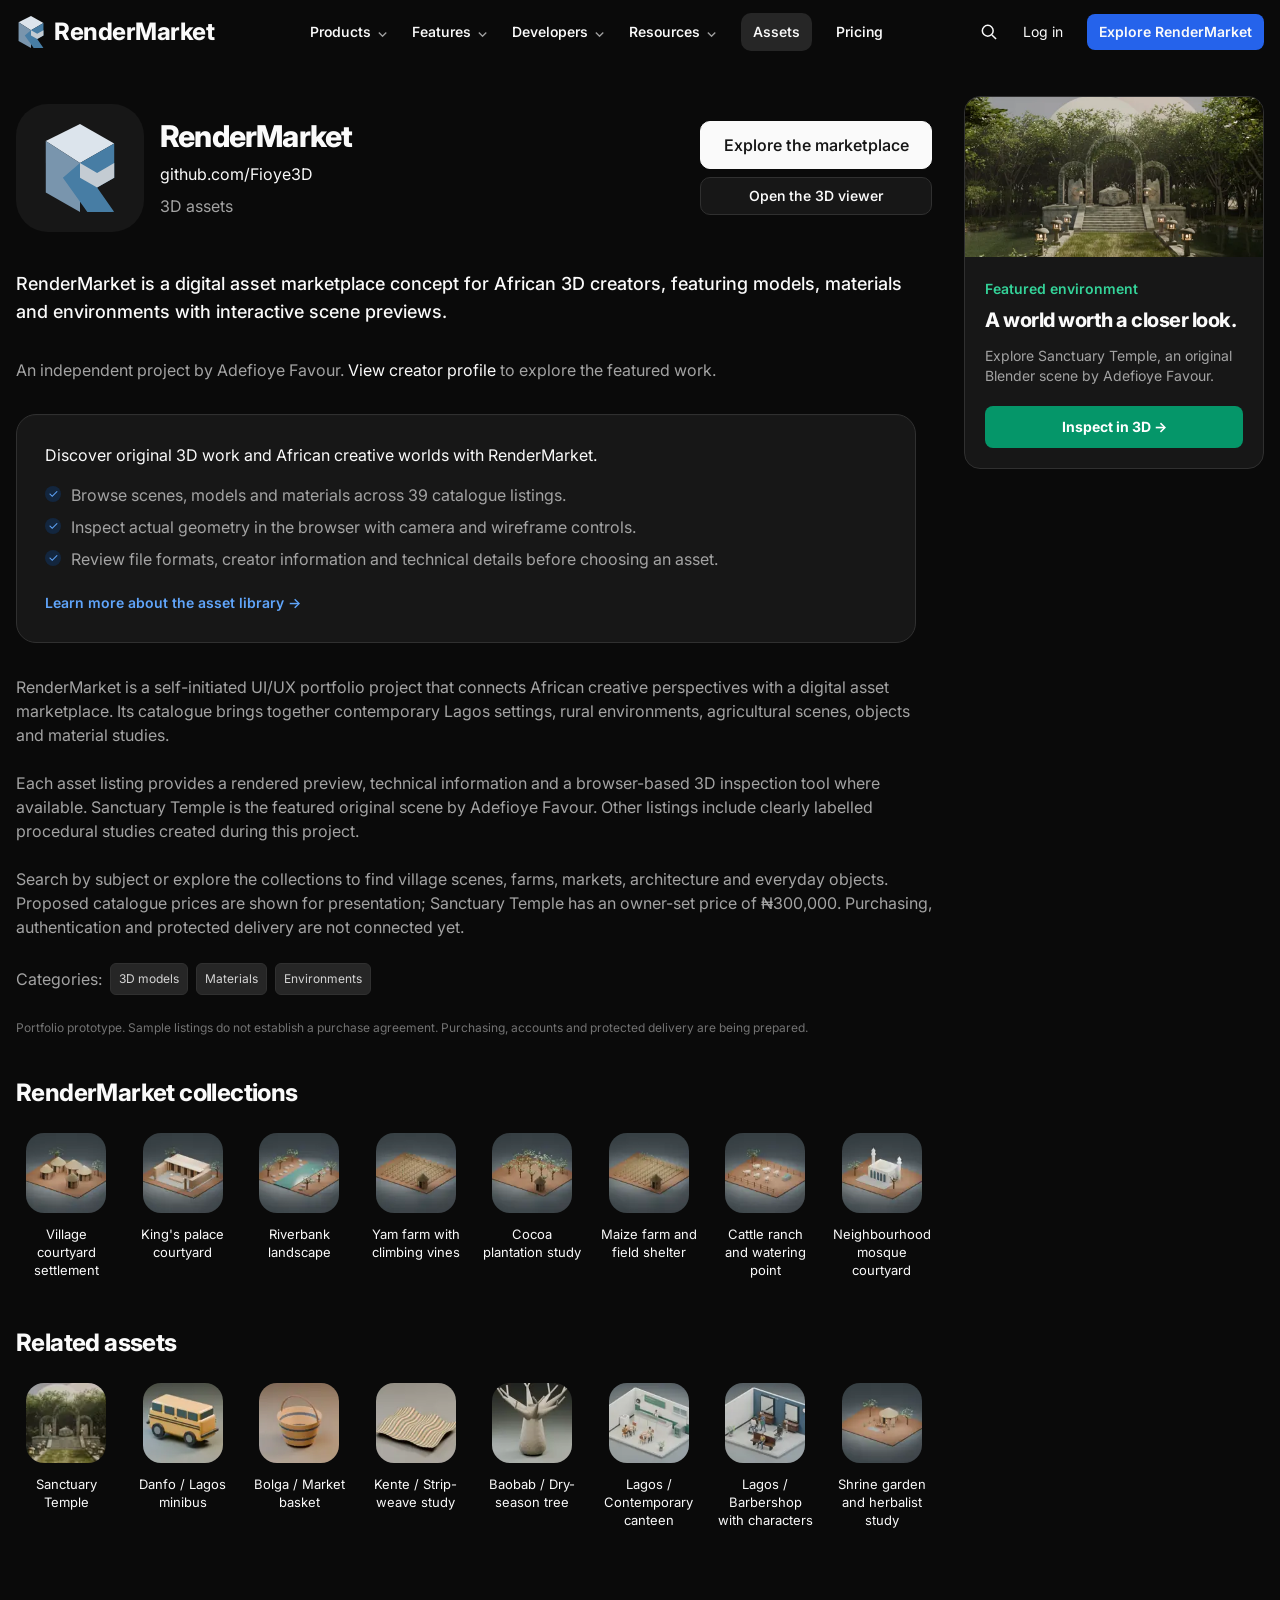
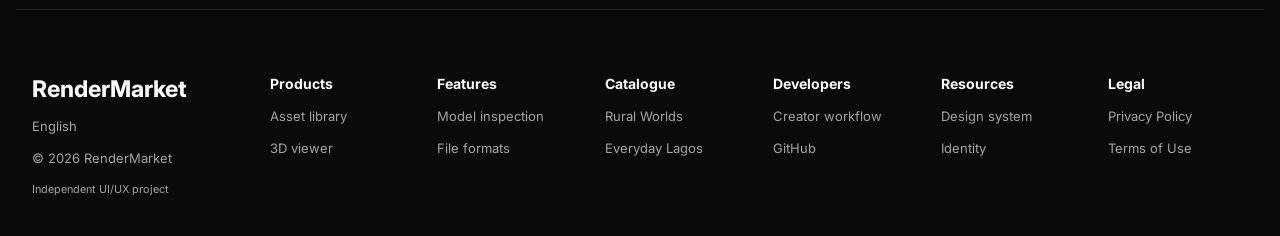
==== index.html @ dde8179c "Remove blocking image placeholders and optimize collection icons" ====
<!doctype html>
<html lang="en"><head><base href="./prototype/"><meta charset="UTF-8"><meta name="viewport" content="width=device-width,initial-scale=1"><title>RenderMarket  /  independent design prototype</title><link rel="icon" href="../assets/logo/logo-dark.svg"><link rel="stylesheet" href="style.css?v=20261121-media2"><link rel="stylesheet" href="marketplace.css?v=20261121-media2"><link rel="stylesheet" href="experience.css?v=20261121-media2"><link rel="stylesheet" href="listing-layout.css?v=20261121-media2"><link rel="stylesheet" href="site-theme.css?v=20261121-media2"></head>
<body><a class="skip" href="#artboard">Skip to prototype</a><header class="reviewbar"><a href="#home" class="reviewbrand">RM <span>Design prototype</span></a><nav aria-label="Review controls"><a href="#home">Buyer journey</a><a href="#register">Creator journey</a><a href="#foundations">Design system</a><a href="#brand">Identity</a><button id="size-toggle">Mobile view</button></nav><span class="status">Sample content · No transactions</span></header><main id="main"><div id="screen-title" class="sr-only" aria-live="polite"></div><div id="artboard" tabindex="-1"><section class="route-loading" role="status"><h1>Loading RenderMarket</h1><div class="route-skeleton"><span></span><span></span><span></span></div></section></div></main><div id="toast" role="status" aria-live="polite"></div><dialog id="menu-dialog"><h2>Where would you like to go?</h2><a href="#explore">Explore assets</a><a href="#creator">Meet a creator</a><a href="#saved">Saved assets</a><a href="#register">Creator studio</a><button id="close-menu">Close menu</button></dialog><script id="startup-guard">window.rmStartupReady=false;window.addEventListener('error',function(){if(window.rmStartupReady)return;var host=document.getElementById('artboard');if(host)host.innerHTML='<section class="route-loading" role="alert"><h1>The page could not start</h1><p>Please reload to retrieve the latest files.</p><button onclick="location.reload()">Reload page</button></section>';});</script><script src="catalogue.js?v=20261121-media2" defer></script><script src="marketplace.js?v=20261121-media2" defer></script><script src="app.js?v=20261121-media2" defer></script><nav class="policy-links" aria-label="Policies"><a href="terms.html">Terms of Use</a><a href="privacy.html">Privacy Policy</a><a href="asset.html?id=sanctuary">Inspect a real 3D scene</a></nav><script src="experience.js?v=20261121-media2" defer></script></body></html>
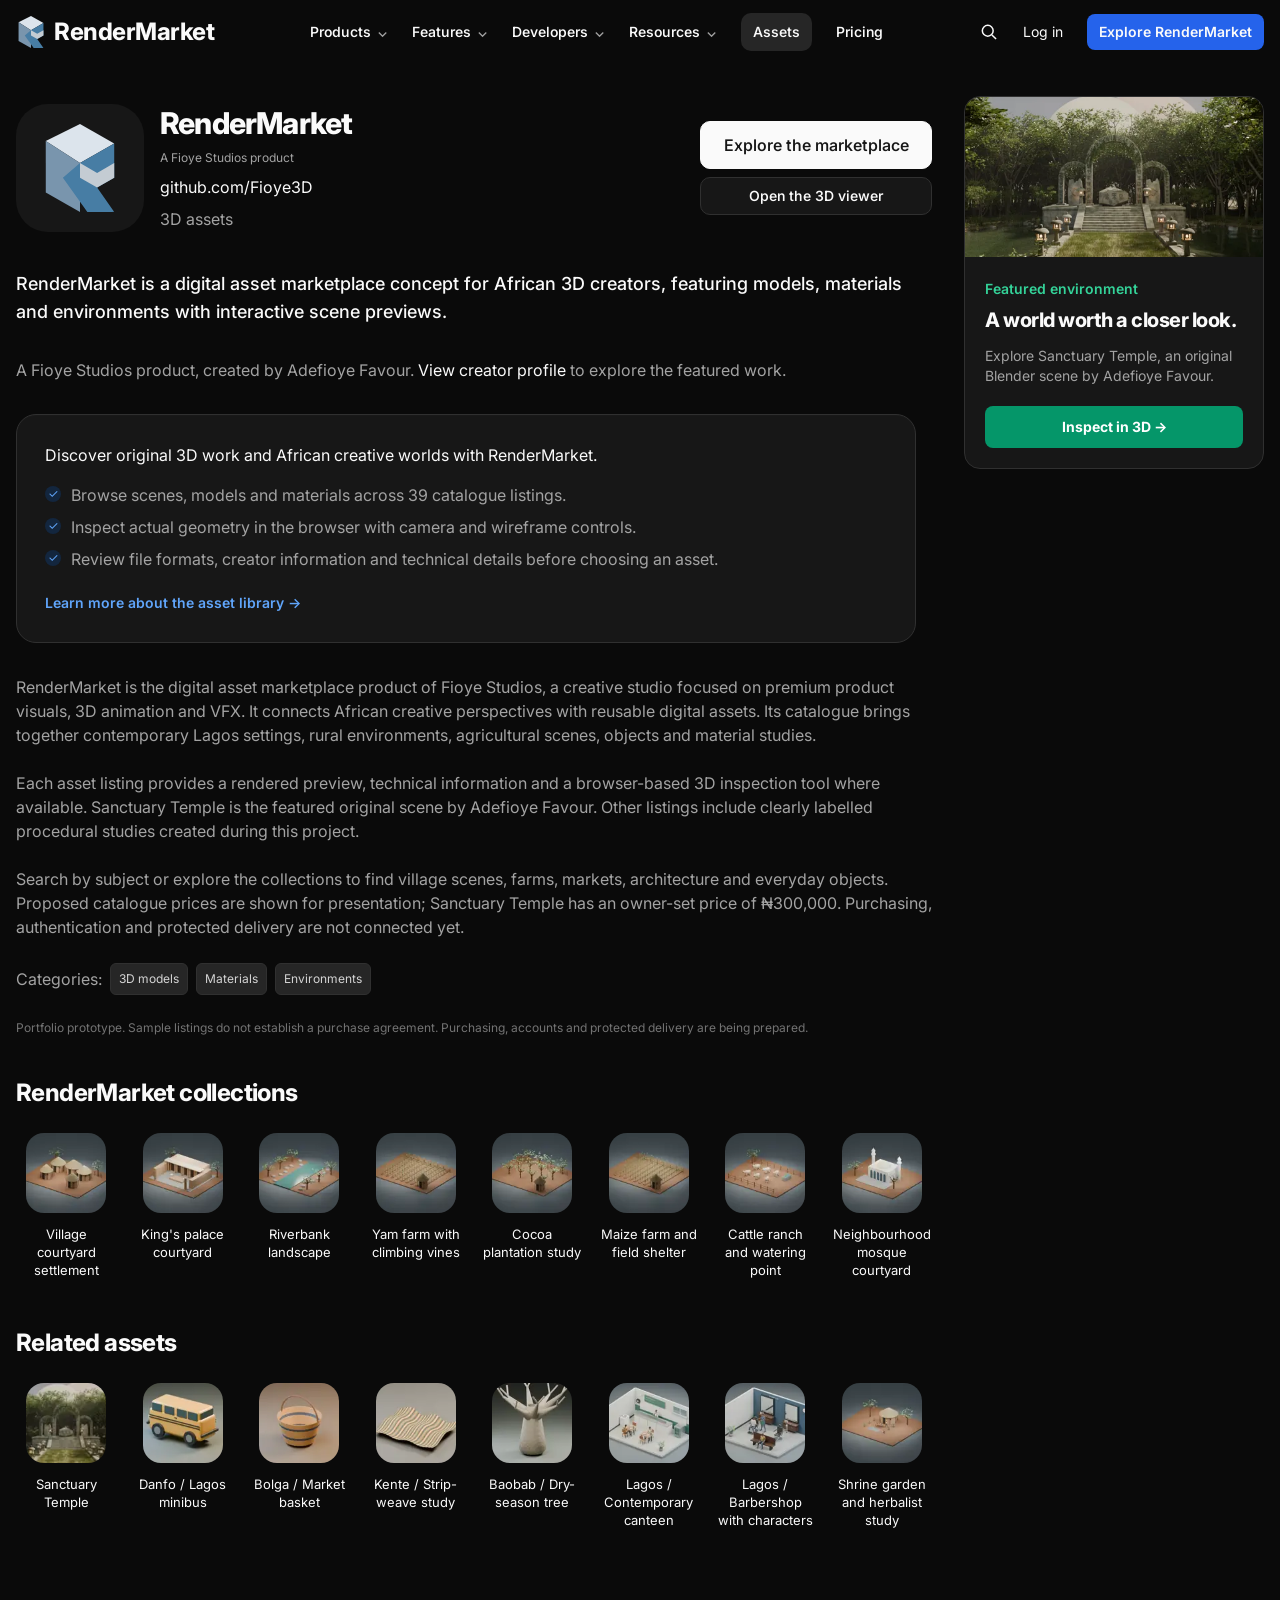
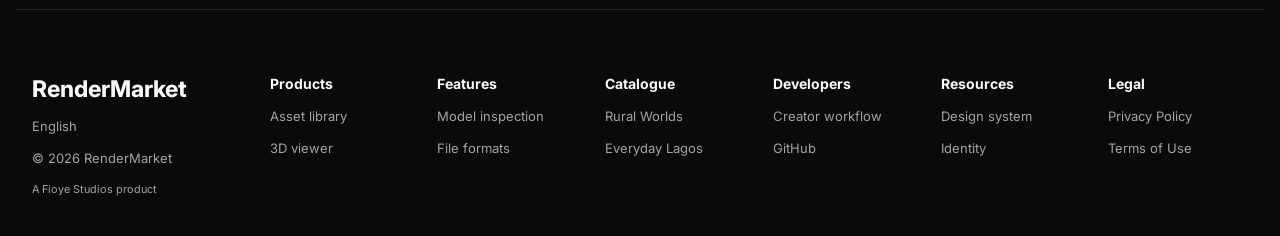
==== commit a7be0e24: "Position RenderMarket as a Fioye Studios product" ====
--- a/index.html
+++ b/index.html
@@ -1,3 +1,3 @@
 <!doctype html>
-<html lang="en"><head><base href="./prototype/"><meta charset="UTF-8"><meta name="viewport" content="width=device-width,initial-scale=1"><title>RenderMarket  /  independent design prototype</title><link rel="icon" href="../assets/logo/logo-dark.svg"><link rel="stylesheet" href="style.css?v=20261121-media2"><link rel="stylesheet" href="marketplace.css?v=20261121-media2"><link rel="stylesheet" href="experience.css?v=20261121-media2"><link rel="stylesheet" href="listing-layout.css?v=20261121-media2"><link rel="stylesheet" href="site-theme.css?v=20261121-media2"></head>
-<body><a class="skip" href="#artboard">Skip to prototype</a><header class="reviewbar"><a href="#home" class="reviewbrand">RM <span>Design prototype</span></a><nav aria-label="Review controls"><a href="#home">Buyer journey</a><a href="#register">Creator journey</a><a href="#foundations">Design system</a><a href="#brand">Identity</a><button id="size-toggle">Mobile view</button></nav><span class="status">Sample content · No transactions</span></header><main id="main"><div id="screen-title" class="sr-only" aria-live="polite"></div><div id="artboard" tabindex="-1"><section class="route-loading" role="status"><h1>Loading RenderMarket</h1><div class="route-skeleton"><span></span><span></span><span></span></div></section></div></main><div id="toast" role="status" aria-live="polite"></div><dialog id="menu-dialog"><h2>Where would you like to go?</h2><a href="#explore">Explore assets</a><a href="#creator">Meet a creator</a><a href="#saved">Saved assets</a><a href="#register">Creator studio</a><button id="close-menu">Close menu</button></dialog><script id="startup-guard">window.rmStartupReady=false;window.addEventListener('error',function(){if(window.rmStartupReady)return;var host=document.getElementById('artboard');if(host)host.innerHTML='<section class="route-loading" role="alert"><h1>The page could not start</h1><p>Please reload to retrieve the latest files.</p><button onclick="location.reload()">Reload page</button></section>';});</script><script src="catalogue.js?v=20261121-media2" defer></script><script src="marketplace.js?v=20261121-media2" defer></script><script src="app.js?v=20261121-media2" defer></script><nav class="policy-links" aria-label="Policies"><a href="terms.html">Terms of Use</a><a href="privacy.html">Privacy Policy</a><a href="asset.html?id=sanctuary">Inspect a real 3D scene</a></nav><script src="experience.js?v=20261121-media2" defer></script></body></html>
+<html lang="en"><head><base href="./prototype/"><meta charset="UTF-8"><meta name="viewport" content="width=device-width,initial-scale=1"><title>RenderMarket  /  independent design prototype</title><link rel="icon" href="../assets/logo/logo-dark.svg"><link rel="stylesheet" href="style.css?v=20261121-studio1"><link rel="stylesheet" href="marketplace.css?v=20261121-studio1"><link rel="stylesheet" href="experience.css?v=20261121-studio1"><link rel="stylesheet" href="listing-layout.css?v=20261121-studio1"><link rel="stylesheet" href="site-theme.css?v=20261121-studio1"></head>
+<body><a class="skip" href="#artboard">Skip to prototype</a><header class="reviewbar"><a href="#home" class="reviewbrand">RM <span>Design prototype</span></a><nav aria-label="Review controls"><a href="#home">Buyer journey</a><a href="#register">Creator journey</a><a href="#foundations">Design system</a><a href="#brand">Identity</a><button id="size-toggle">Mobile view</button></nav><span class="status">Sample content · No transactions</span></header><main id="main"><div id="screen-title" class="sr-only" aria-live="polite"></div><div id="artboard" tabindex="-1"><section class="route-loading" role="status"><h1>Loading RenderMarket</h1><div class="route-skeleton"><span></span><span></span><span></span></div></section></div></main><div id="toast" role="status" aria-live="polite"></div><dialog id="menu-dialog"><h2>Where would you like to go?</h2><a href="#explore">Explore assets</a><a href="#creator">Meet a creator</a><a href="#saved">Saved assets</a><a href="#register">Creator studio</a><button id="close-menu">Close menu</button></dialog><script id="startup-guard">window.rmStartupReady=false;window.addEventListener('error',function(){if(window.rmStartupReady)return;var host=document.getElementById('artboard');if(host)host.innerHTML='<section class="route-loading" role="alert"><h1>The page could not start</h1><p>Please reload to retrieve the latest files.</p><button onclick="location.reload()">Reload page</button></section>';});</script><script src="catalogue.js?v=20261121-studio1" defer></script><script src="marketplace.js?v=20261121-studio1" defer></script><script src="app.js?v=20261121-studio1" defer></script><nav class="policy-links" aria-label="Policies"><a href="terms.html">Terms of Use</a><a href="privacy.html">Privacy Policy</a><a href="asset.html?id=sanctuary">Inspect a real 3D scene</a></nav><script src="experience.js?v=20261121-studio1" defer></script></body></html>
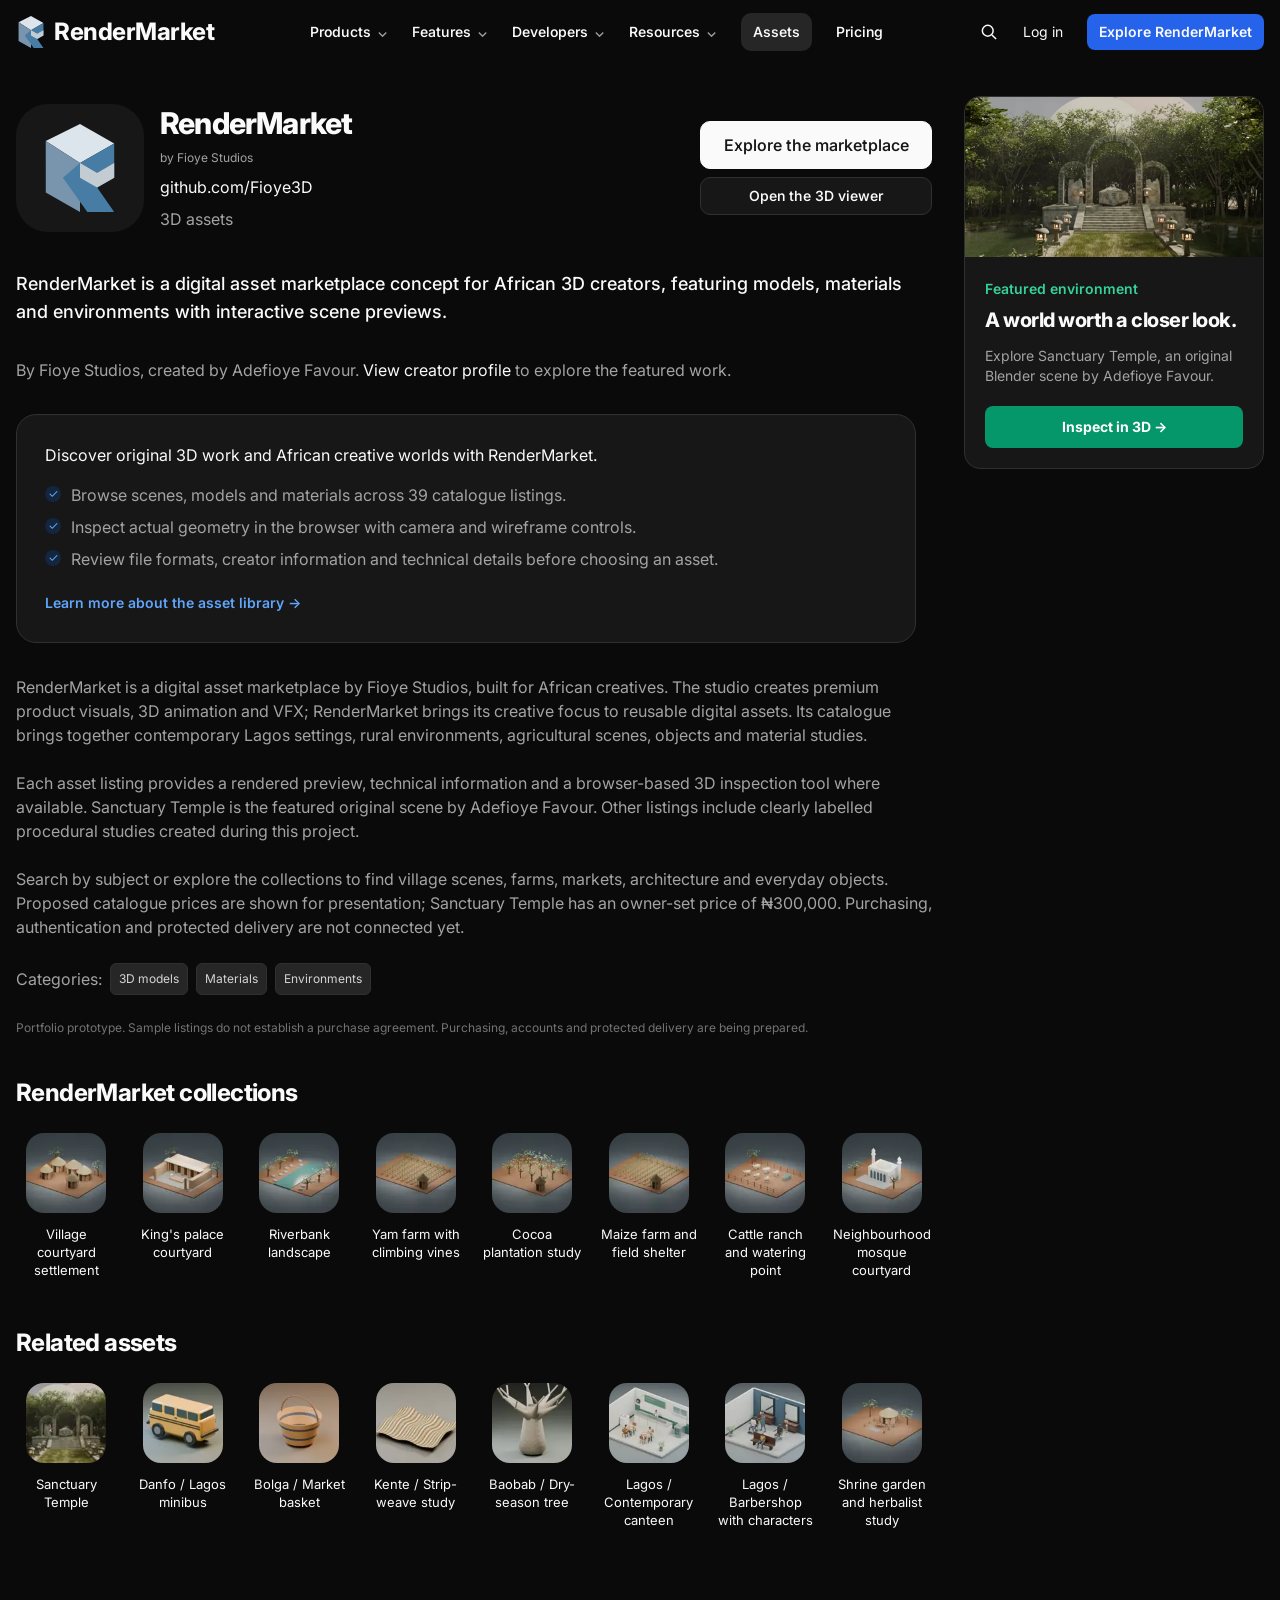
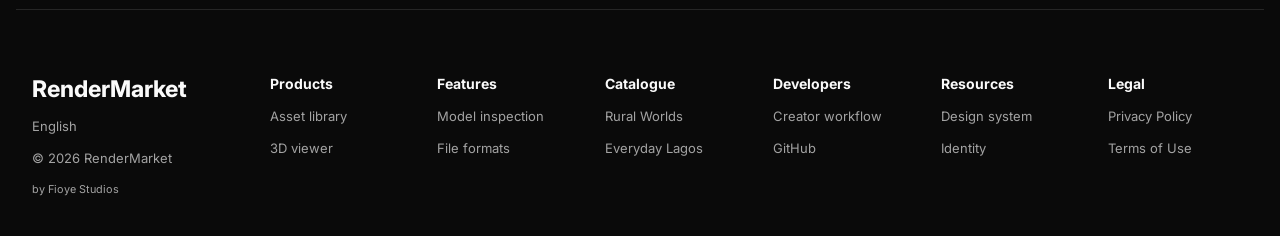
==== commit 30e63328: "Refine studio endorsement to by Fioye Studios" ====
--- a/index.html
+++ b/index.html
@@ -1,3 +1,3 @@
 <!doctype html>
-<html lang="en"><head><base href="./prototype/"><meta charset="UTF-8"><meta name="viewport" content="width=device-width,initial-scale=1"><title>RenderMarket  /  independent design prototype</title><link rel="icon" href="../assets/logo/logo-dark.svg"><link rel="stylesheet" href="style.css?v=20261121-studio1"><link rel="stylesheet" href="marketplace.css?v=20261121-studio1"><link rel="stylesheet" href="experience.css?v=20261121-studio1"><link rel="stylesheet" href="listing-layout.css?v=20261121-studio1"><link rel="stylesheet" href="site-theme.css?v=20261121-studio1"></head>
-<body><a class="skip" href="#artboard">Skip to prototype</a><header class="reviewbar"><a href="#home" class="reviewbrand">RM <span>Design prototype</span></a><nav aria-label="Review controls"><a href="#home">Buyer journey</a><a href="#register">Creator journey</a><a href="#foundations">Design system</a><a href="#brand">Identity</a><button id="size-toggle">Mobile view</button></nav><span class="status">Sample content · No transactions</span></header><main id="main"><div id="screen-title" class="sr-only" aria-live="polite"></div><div id="artboard" tabindex="-1"><section class="route-loading" role="status"><h1>Loading RenderMarket</h1><div class="route-skeleton"><span></span><span></span><span></span></div></section></div></main><div id="toast" role="status" aria-live="polite"></div><dialog id="menu-dialog"><h2>Where would you like to go?</h2><a href="#explore">Explore assets</a><a href="#creator">Meet a creator</a><a href="#saved">Saved assets</a><a href="#register">Creator studio</a><button id="close-menu">Close menu</button></dialog><script id="startup-guard">window.rmStartupReady=false;window.addEventListener('error',function(){if(window.rmStartupReady)return;var host=document.getElementById('artboard');if(host)host.innerHTML='<section class="route-loading" role="alert"><h1>The page could not start</h1><p>Please reload to retrieve the latest files.</p><button onclick="location.reload()">Reload page</button></section>';});</script><script src="catalogue.js?v=20261121-studio1" defer></script><script src="marketplace.js?v=20261121-studio1" defer></script><script src="app.js?v=20261121-studio1" defer></script><nav class="policy-links" aria-label="Policies"><a href="terms.html">Terms of Use</a><a href="privacy.html">Privacy Policy</a><a href="asset.html?id=sanctuary">Inspect a real 3D scene</a></nav><script src="experience.js?v=20261121-studio1" defer></script></body></html>
+<html lang="en"><head><base href="./prototype/"><meta charset="UTF-8"><meta name="viewport" content="width=device-width,initial-scale=1"><title>RenderMarket  /  independent design prototype</title><link rel="icon" href="../assets/logo/logo-dark.svg"><link rel="stylesheet" href="style.css?v=20261121-studio2"><link rel="stylesheet" href="marketplace.css?v=20261121-studio2"><link rel="stylesheet" href="experience.css?v=20261121-studio2"><link rel="stylesheet" href="listing-layout.css?v=20261121-studio2"><link rel="stylesheet" href="site-theme.css?v=20261121-studio2"></head>
+<body><a class="skip" href="#artboard">Skip to prototype</a><header class="reviewbar"><a href="#home" class="reviewbrand">RM <span>Design prototype</span></a><nav aria-label="Review controls"><a href="#home">Buyer journey</a><a href="#register">Creator journey</a><a href="#foundations">Design system</a><a href="#brand">Identity</a><button id="size-toggle">Mobile view</button></nav><span class="status">Sample content · No transactions</span></header><main id="main"><div id="screen-title" class="sr-only" aria-live="polite"></div><div id="artboard" tabindex="-1"><section class="route-loading" role="status"><h1>Loading RenderMarket</h1><div class="route-skeleton"><span></span><span></span><span></span></div></section></div></main><div id="toast" role="status" aria-live="polite"></div><dialog id="menu-dialog"><h2>Where would you like to go?</h2><a href="#explore">Explore assets</a><a href="#creator">Meet a creator</a><a href="#saved">Saved assets</a><a href="#register">Creator studio</a><button id="close-menu">Close menu</button></dialog><script id="startup-guard">window.rmStartupReady=false;window.addEventListener('error',function(){if(window.rmStartupReady)return;var host=document.getElementById('artboard');if(host)host.innerHTML='<section class="route-loading" role="alert"><h1>The page could not start</h1><p>Please reload to retrieve the latest files.</p><button onclick="location.reload()">Reload page</button></section>';});</script><script src="catalogue.js?v=20261121-studio2" defer></script><script src="marketplace.js?v=20261121-studio2" defer></script><script src="app.js?v=20261121-studio2" defer></script><nav class="policy-links" aria-label="Policies"><a href="terms.html">Terms of Use</a><a href="privacy.html">Privacy Policy</a><a href="asset.html?id=sanctuary">Inspect a real 3D scene</a></nav><script src="experience.js?v=20261121-studio2" defer></script></body></html>
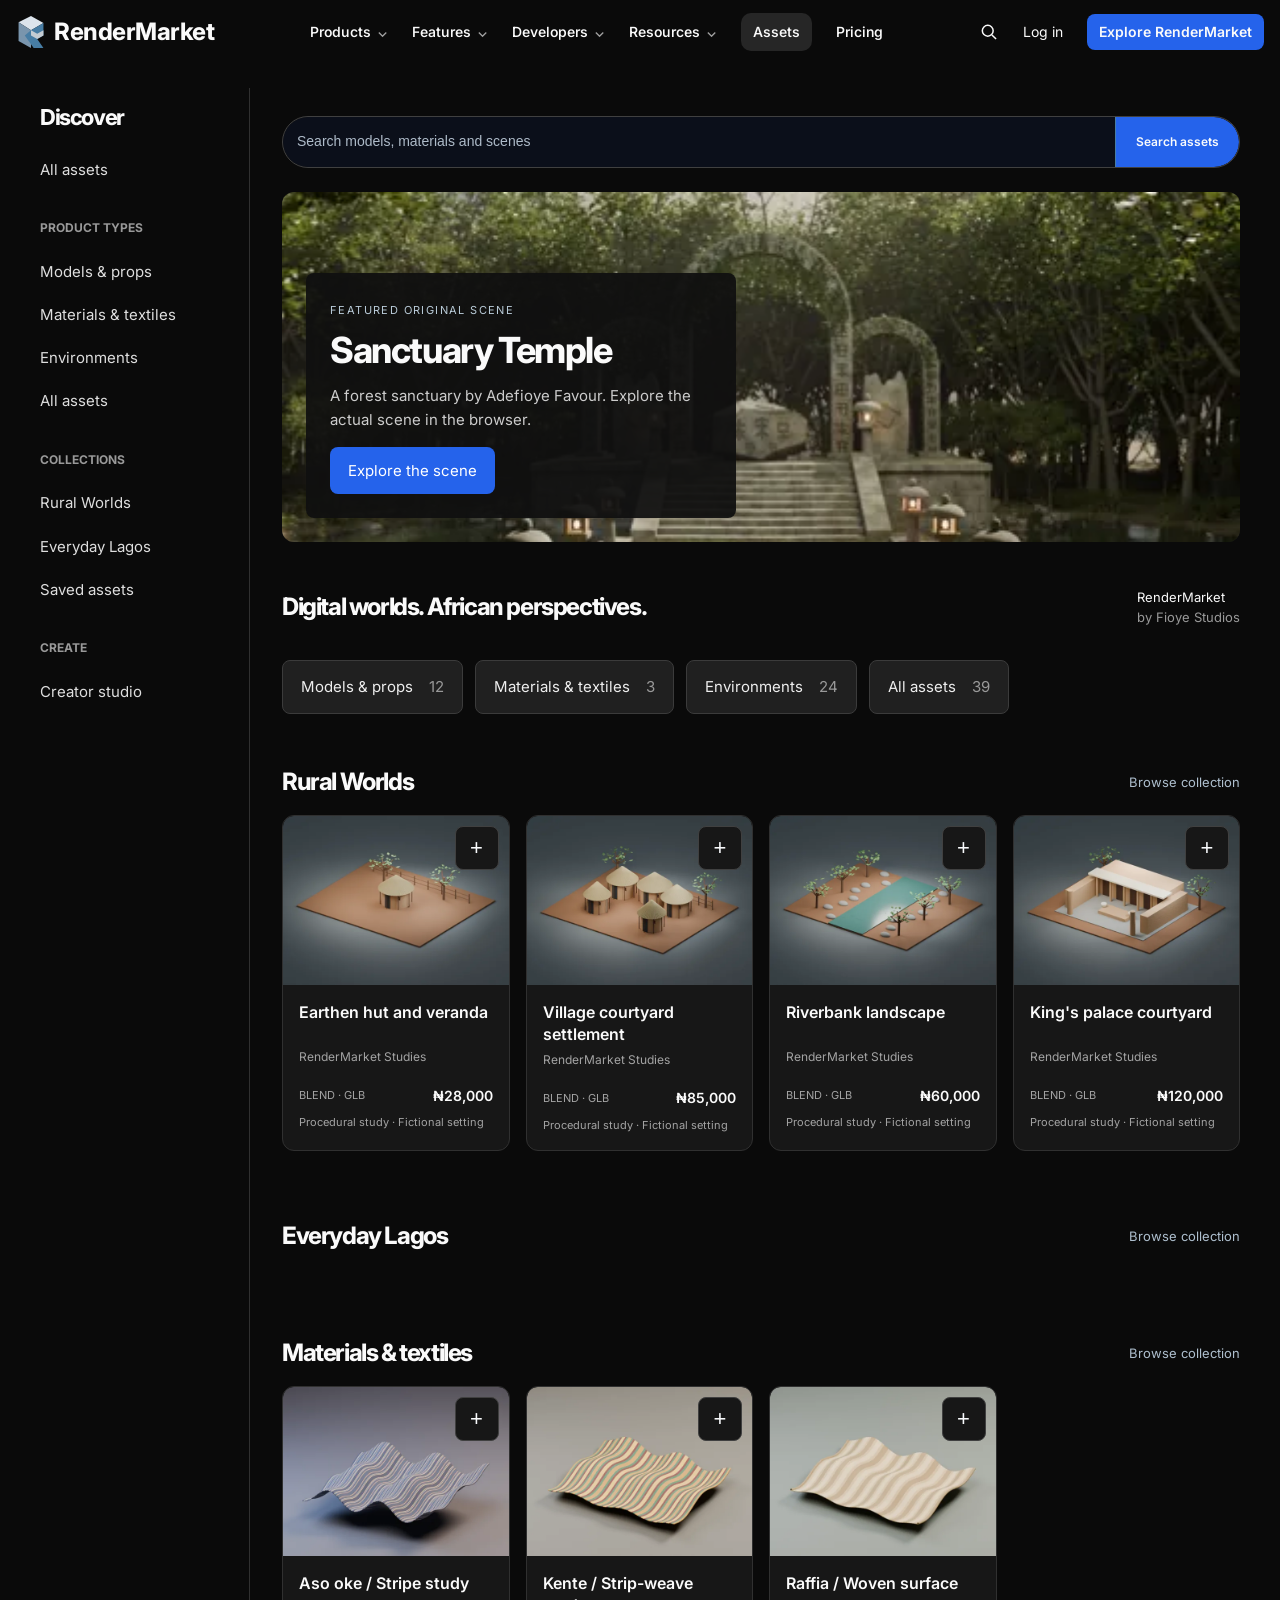
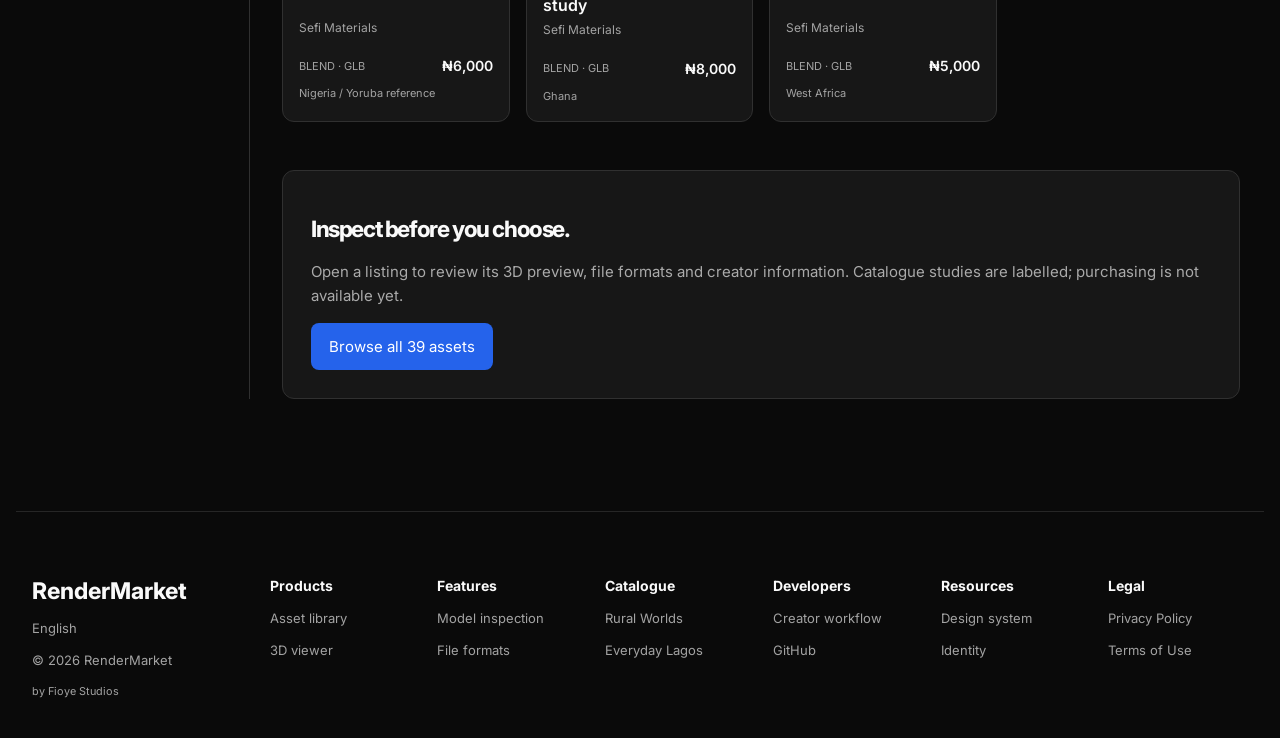
==== commit 466cc208: "Add discovery navigation and browsable asset collection shelves" ====
--- a/index.html
+++ b/index.html
@@ -1,3 +1,3 @@
 <!doctype html>
-<html lang="en"><head><base href="./prototype/"><meta charset="UTF-8"><meta name="viewport" content="width=device-width,initial-scale=1"><title>RenderMarket  /  independent design prototype</title><link rel="icon" href="../assets/logo/logo-dark.svg"><link rel="stylesheet" href="style.css?v=20261121-studio2"><link rel="stylesheet" href="marketplace.css?v=20261121-studio2"><link rel="stylesheet" href="experience.css?v=20261121-studio2"><link rel="stylesheet" href="listing-layout.css?v=20261121-studio2"><link rel="stylesheet" href="site-theme.css?v=20261121-studio2"></head>
-<body><a class="skip" href="#artboard">Skip to prototype</a><header class="reviewbar"><a href="#home" class="reviewbrand">RM <span>Design prototype</span></a><nav aria-label="Review controls"><a href="#home">Buyer journey</a><a href="#register">Creator journey</a><a href="#foundations">Design system</a><a href="#brand">Identity</a><button id="size-toggle">Mobile view</button></nav><span class="status">Sample content · No transactions</span></header><main id="main"><div id="screen-title" class="sr-only" aria-live="polite"></div><div id="artboard" tabindex="-1"><section class="route-loading" role="status"><h1>Loading RenderMarket</h1><div class="route-skeleton"><span></span><span></span><span></span></div></section></div></main><div id="toast" role="status" aria-live="polite"></div><dialog id="menu-dialog"><h2>Where would you like to go?</h2><a href="#explore">Explore assets</a><a href="#creator">Meet a creator</a><a href="#saved">Saved assets</a><a href="#register">Creator studio</a><button id="close-menu">Close menu</button></dialog><script id="startup-guard">window.rmStartupReady=false;window.addEventListener('error',function(){if(window.rmStartupReady)return;var host=document.getElementById('artboard');if(host)host.innerHTML='<section class="route-loading" role="alert"><h1>The page could not start</h1><p>Please reload to retrieve the latest files.</p><button onclick="location.reload()">Reload page</button></section>';});</script><script src="catalogue.js?v=20261121-studio2" defer></script><script src="marketplace.js?v=20261121-studio2" defer></script><script src="app.js?v=20261121-studio2" defer></script><nav class="policy-links" aria-label="Policies"><a href="terms.html">Terms of Use</a><a href="privacy.html">Privacy Policy</a><a href="asset.html?id=sanctuary">Inspect a real 3D scene</a></nav><script src="experience.js?v=20261121-studio2" defer></script></body></html>
+<html lang="en"><head><base href="./prototype/"><meta charset="UTF-8"><meta name="viewport" content="width=device-width,initial-scale=1"><title>RenderMarket  /  independent design prototype</title><link rel="icon" href="../assets/logo/logo-dark.svg"><link rel="stylesheet" href="style.css?v=20261121-discover1"><link rel="stylesheet" href="marketplace.css?v=20261121-discover1"><link rel="stylesheet" href="experience.css?v=20261121-discover1"><link rel="stylesheet" href="listing-layout.css?v=20261121-discover1"><link rel="stylesheet" href="site-theme.css?v=20261121-discover1"></head>
+<body><a class="skip" href="#artboard">Skip to prototype</a><header class="reviewbar"><a href="#home" class="reviewbrand">RM <span>Design prototype</span></a><nav aria-label="Review controls"><a href="#home">Buyer journey</a><a href="#register">Creator journey</a><a href="#foundations">Design system</a><a href="#brand">Identity</a><button id="size-toggle">Mobile view</button></nav><span class="status">Sample content · No transactions</span></header><main id="main"><div id="screen-title" class="sr-only" aria-live="polite"></div><div id="artboard" tabindex="-1"><section class="route-loading" role="status"><h1>Loading RenderMarket</h1><div class="route-skeleton"><span></span><span></span><span></span></div></section></div></main><div id="toast" role="status" aria-live="polite"></div><dialog id="menu-dialog"><h2>Where would you like to go?</h2><a href="#explore">Explore assets</a><a href="#creator">Meet a creator</a><a href="#saved">Saved assets</a><a href="#register">Creator studio</a><button id="close-menu">Close menu</button></dialog><script id="startup-guard">window.rmStartupReady=false;window.addEventListener('error',function(){if(window.rmStartupReady)return;var host=document.getElementById('artboard');if(host)host.innerHTML='<section class="route-loading" role="alert"><h1>The page could not start</h1><p>Please reload to retrieve the latest files.</p><button onclick="location.reload()">Reload page</button></section>';});</script><script src="catalogue.js?v=20261121-discover1" defer></script><script src="marketplace.js?v=20261121-discover1" defer></script><script src="app.js?v=20261121-discover1" defer></script><nav class="policy-links" aria-label="Policies"><a href="terms.html">Terms of Use</a><a href="privacy.html">Privacy Policy</a><a href="asset.html?id=sanctuary">Inspect a real 3D scene</a></nav><script src="experience.js?v=20261121-discover1" defer></script></body></html>
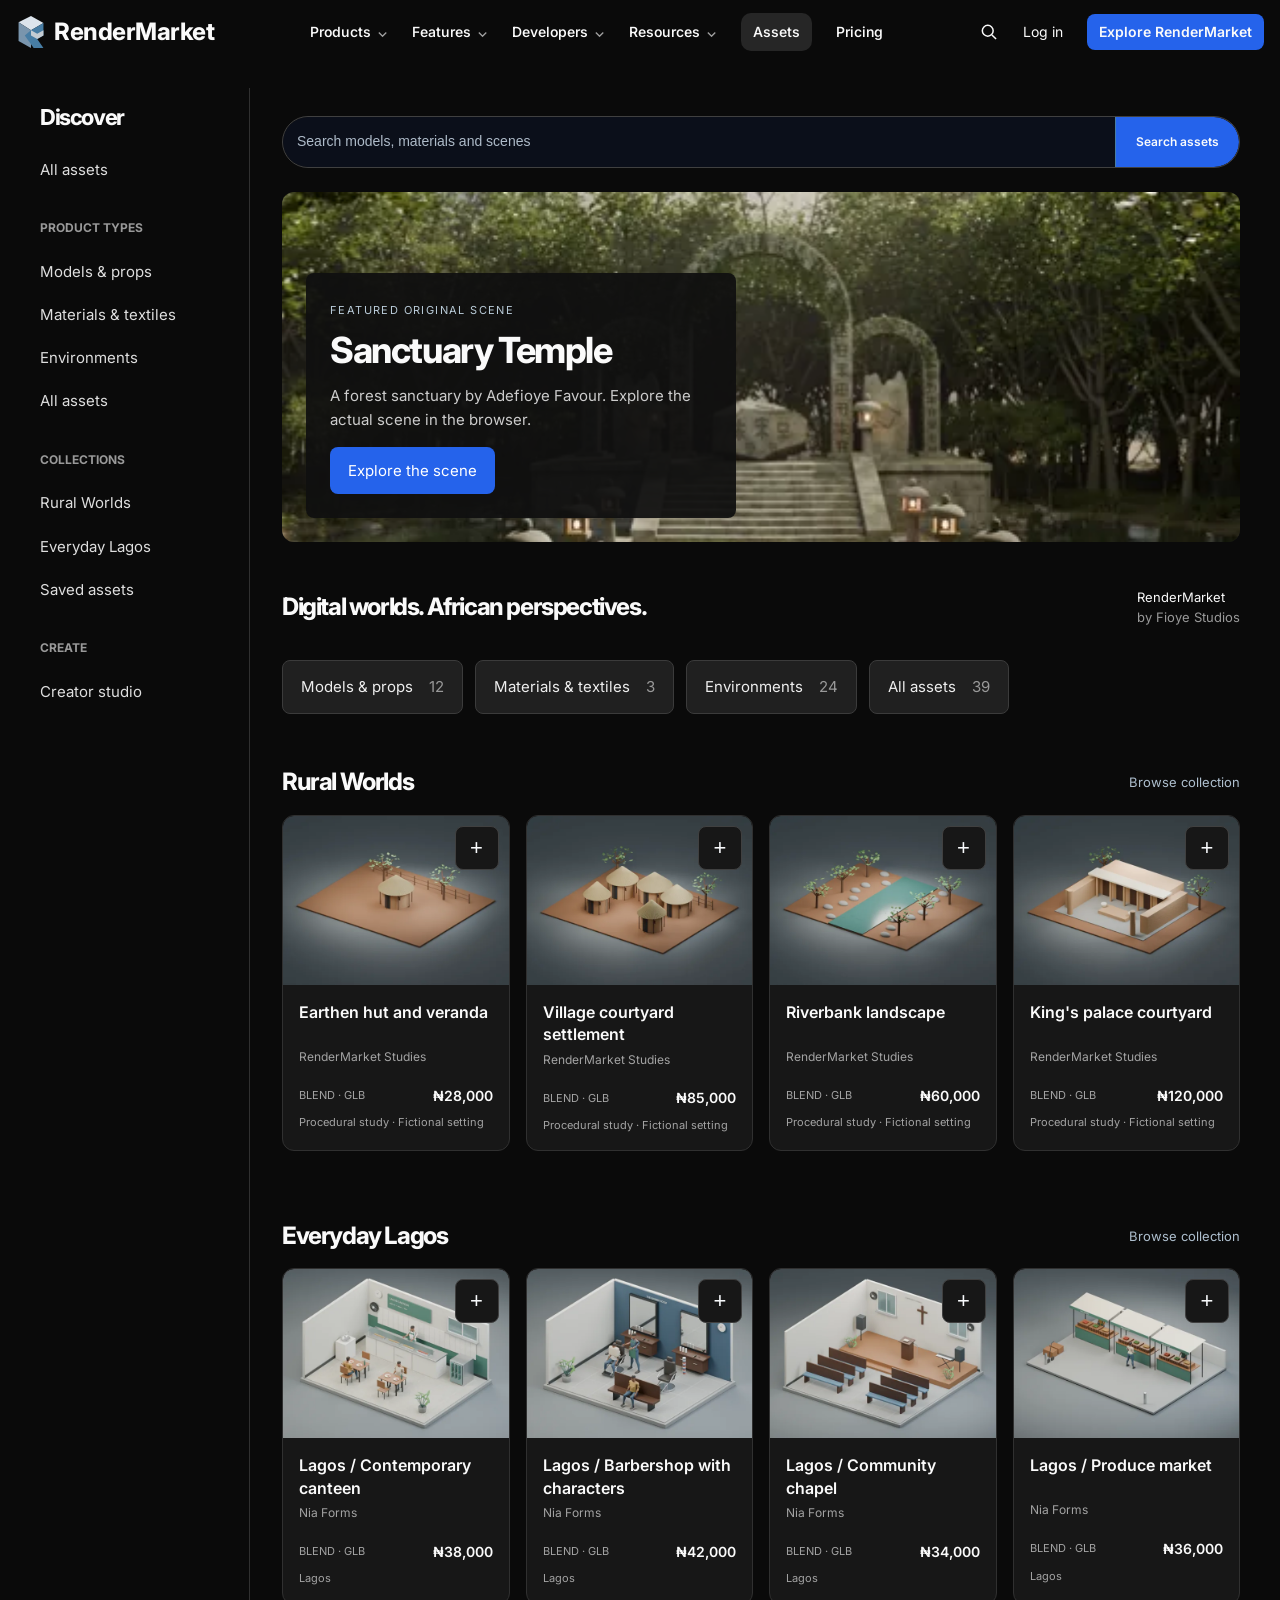
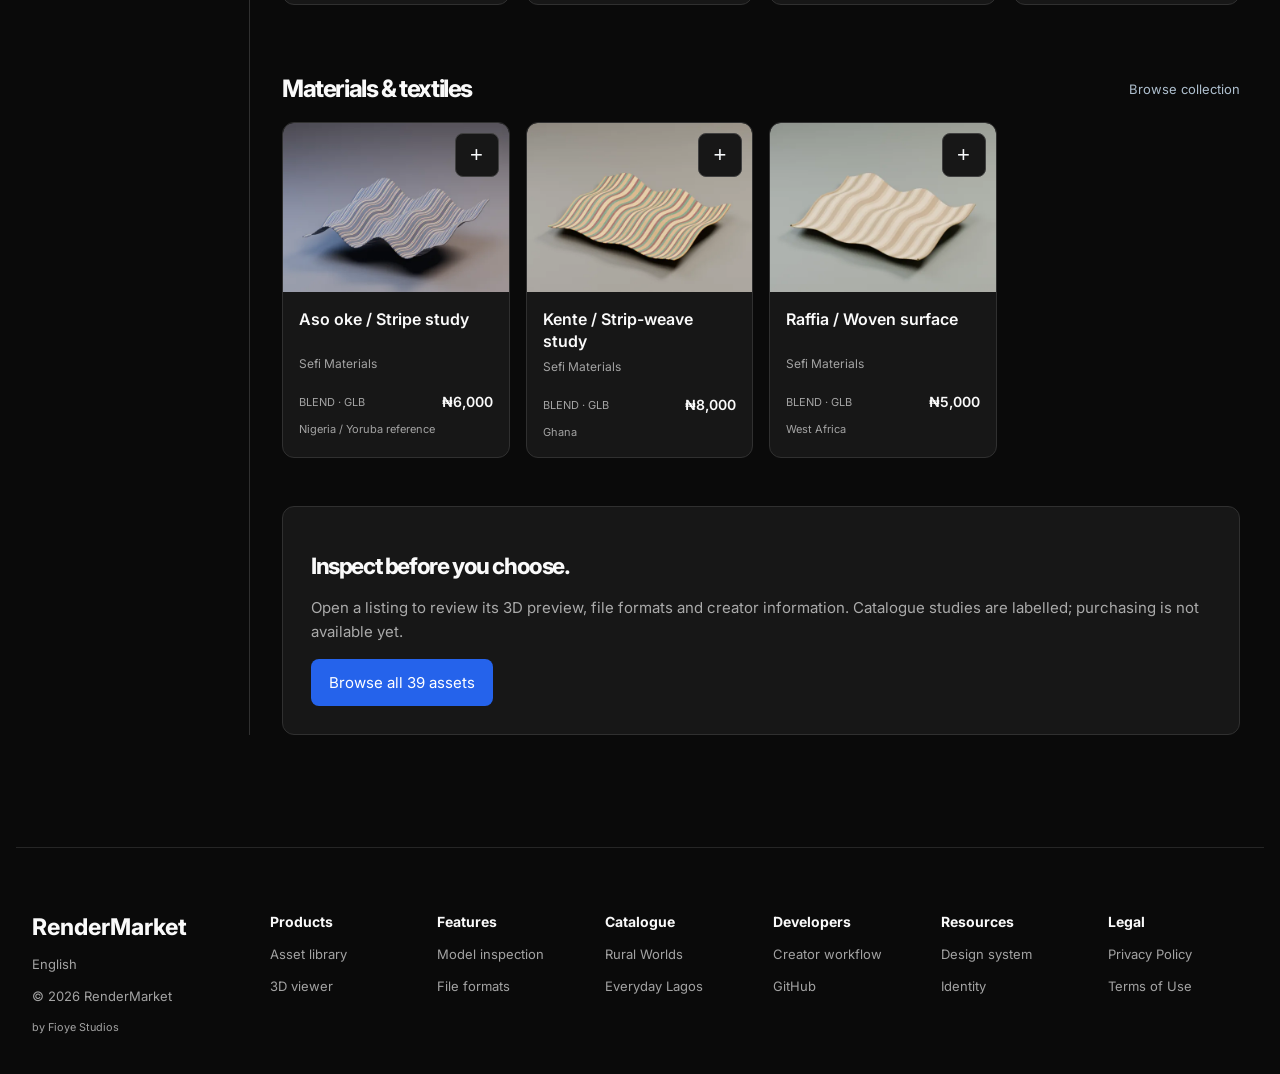
==== commit cf34f3e5: "Keep only one header dropdown open at a time" ====
--- a/index.html
+++ b/index.html
@@ -1,3 +1,3 @@
 <!doctype html>
-<html lang="en"><head><base href="./prototype/"><meta charset="UTF-8"><meta name="viewport" content="width=device-width,initial-scale=1"><title>RenderMarket  /  independent design prototype</title><link rel="icon" href="../assets/logo/logo-dark.svg"><link rel="stylesheet" href="style.css?v=20261121-discover1"><link rel="stylesheet" href="marketplace.css?v=20261121-discover1"><link rel="stylesheet" href="experience.css?v=20261121-discover1"><link rel="stylesheet" href="listing-layout.css?v=20261121-discover1"><link rel="stylesheet" href="site-theme.css?v=20261121-discover1"></head>
-<body><a class="skip" href="#artboard">Skip to prototype</a><header class="reviewbar"><a href="#home" class="reviewbrand">RM <span>Design prototype</span></a><nav aria-label="Review controls"><a href="#home">Buyer journey</a><a href="#register">Creator journey</a><a href="#foundations">Design system</a><a href="#brand">Identity</a><button id="size-toggle">Mobile view</button></nav><span class="status">Sample content · No transactions</span></header><main id="main"><div id="screen-title" class="sr-only" aria-live="polite"></div><div id="artboard" tabindex="-1"><section class="route-loading" role="status"><h1>Loading RenderMarket</h1><div class="route-skeleton"><span></span><span></span><span></span></div></section></div></main><div id="toast" role="status" aria-live="polite"></div><dialog id="menu-dialog"><h2>Where would you like to go?</h2><a href="#explore">Explore assets</a><a href="#creator">Meet a creator</a><a href="#saved">Saved assets</a><a href="#register">Creator studio</a><button id="close-menu">Close menu</button></dialog><script id="startup-guard">window.rmStartupReady=false;window.addEventListener('error',function(){if(window.rmStartupReady)return;var host=document.getElementById('artboard');if(host)host.innerHTML='<section class="route-loading" role="alert"><h1>The page could not start</h1><p>Please reload to retrieve the latest files.</p><button onclick="location.reload()">Reload page</button></section>';});</script><script src="catalogue.js?v=20261121-discover1" defer></script><script src="marketplace.js?v=20261121-discover1" defer></script><script src="app.js?v=20261121-discover1" defer></script><nav class="policy-links" aria-label="Policies"><a href="terms.html">Terms of Use</a><a href="privacy.html">Privacy Policy</a><a href="asset.html?id=sanctuary">Inspect a real 3D scene</a></nav><script src="experience.js?v=20261121-discover1" defer></script></body></html>
+<html lang="en"><head><base href="./prototype/"><meta charset="UTF-8"><meta name="viewport" content="width=device-width,initial-scale=1"><title>RenderMarket  /  independent design prototype</title><link rel="icon" href="../assets/logo/logo-dark.svg"><link rel="stylesheet" href="style.css?v=20261121-menus1"><link rel="stylesheet" href="marketplace.css?v=20261121-menus1"><link rel="stylesheet" href="experience.css?v=20261121-menus1"><link rel="stylesheet" href="listing-layout.css?v=20261121-menus1"><link rel="stylesheet" href="site-theme.css?v=20261121-menus1"></head>
+<body><a class="skip" href="#artboard">Skip to prototype</a><header class="reviewbar"><a href="#home" class="reviewbrand">RM <span>Design prototype</span></a><nav aria-label="Review controls"><a href="#home">Buyer journey</a><a href="#register">Creator journey</a><a href="#foundations">Design system</a><a href="#brand">Identity</a><button id="size-toggle">Mobile view</button></nav><span class="status">Sample content · No transactions</span></header><main id="main"><div id="screen-title" class="sr-only" aria-live="polite"></div><div id="artboard" tabindex="-1"><section class="route-loading" role="status"><h1>Loading RenderMarket</h1><div class="route-skeleton"><span></span><span></span><span></span></div></section></div></main><div id="toast" role="status" aria-live="polite"></div><dialog id="menu-dialog"><h2>Where would you like to go?</h2><a href="#explore">Explore assets</a><a href="#creator">Meet a creator</a><a href="#saved">Saved assets</a><a href="#register">Creator studio</a><button id="close-menu">Close menu</button></dialog><script id="startup-guard">window.rmStartupReady=false;window.addEventListener('error',function(){if(window.rmStartupReady)return;var host=document.getElementById('artboard');if(host)host.innerHTML='<section class="route-loading" role="alert"><h1>The page could not start</h1><p>Please reload to retrieve the latest files.</p><button onclick="location.reload()">Reload page</button></section>';});</script><script src="catalogue.js?v=20261121-menus1" defer></script><script src="marketplace.js?v=20261121-menus1" defer></script><script src="app.js?v=20261121-menus1" defer></script><nav class="policy-links" aria-label="Policies"><a href="terms.html">Terms of Use</a><a href="privacy.html">Privacy Policy</a><a href="asset.html?id=sanctuary">Inspect a real 3D scene</a></nav><script src="experience.js?v=20261121-menus1" defer></script></body></html>
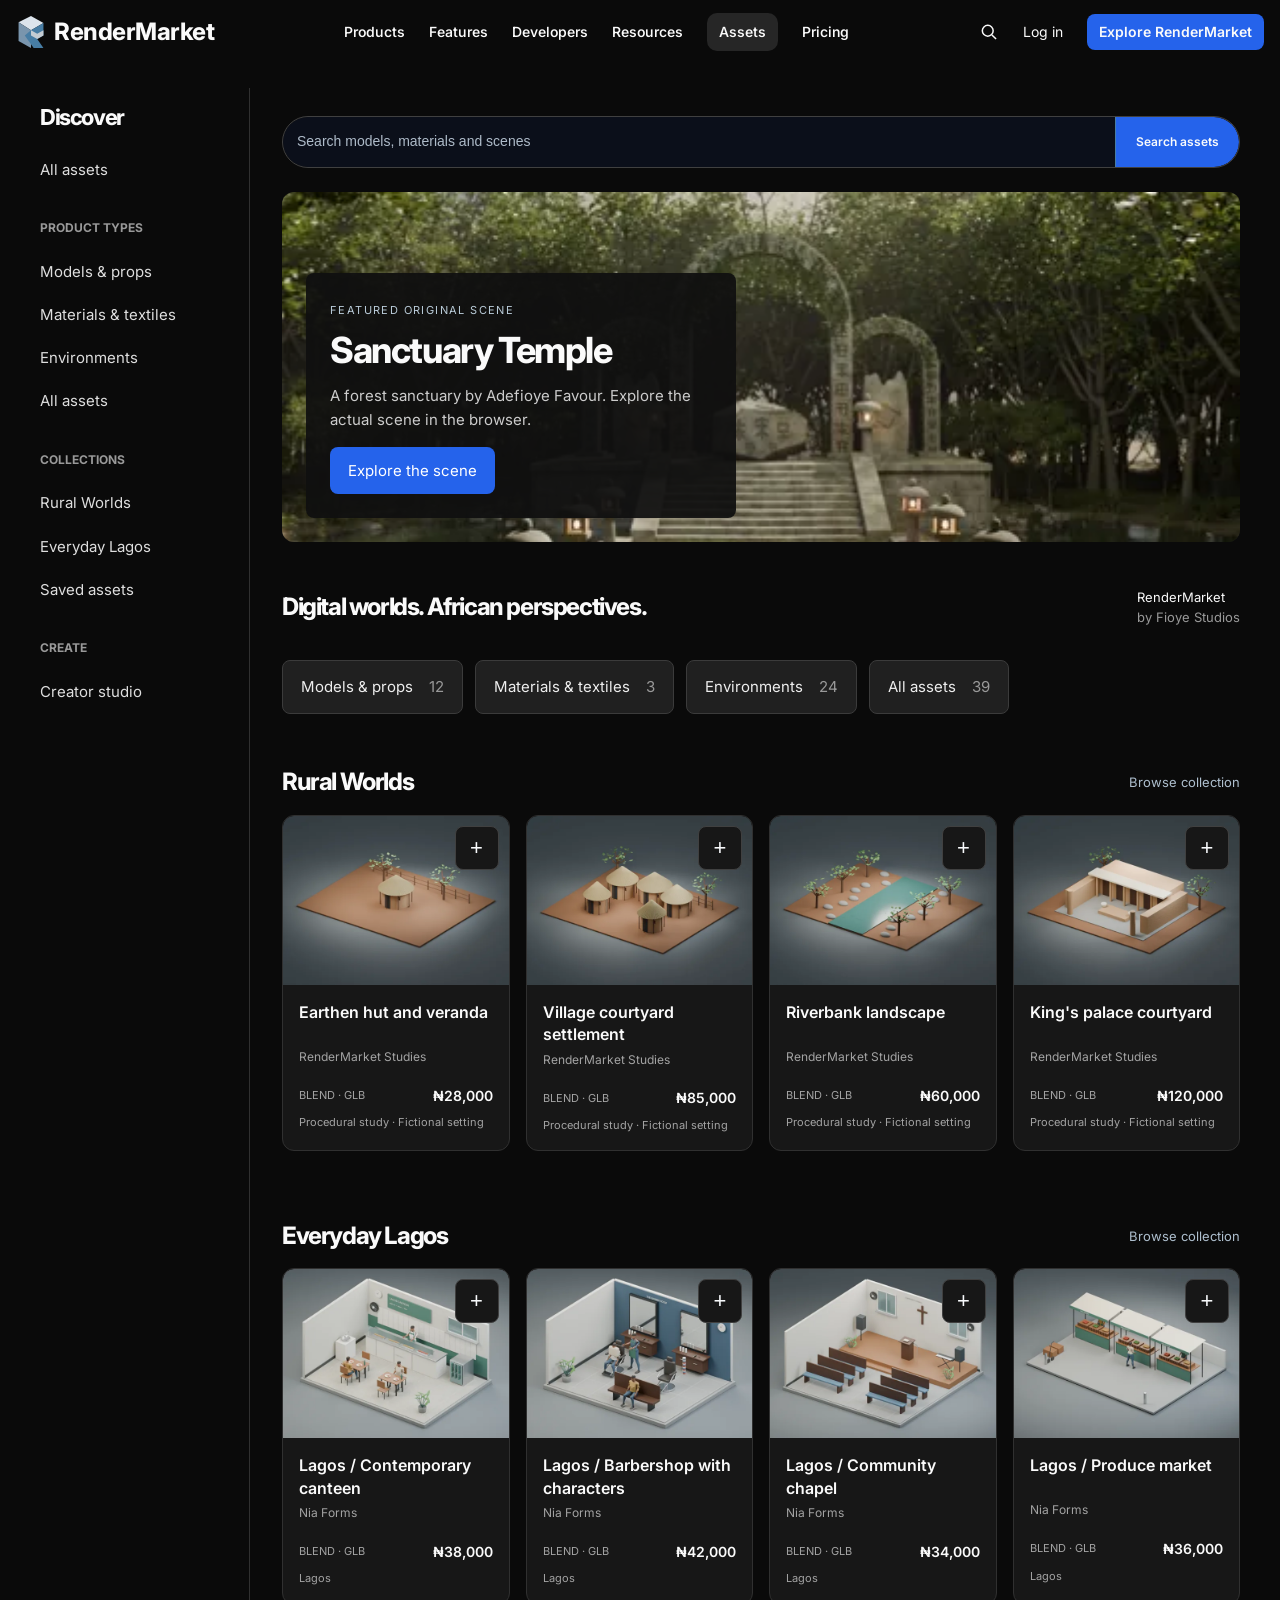
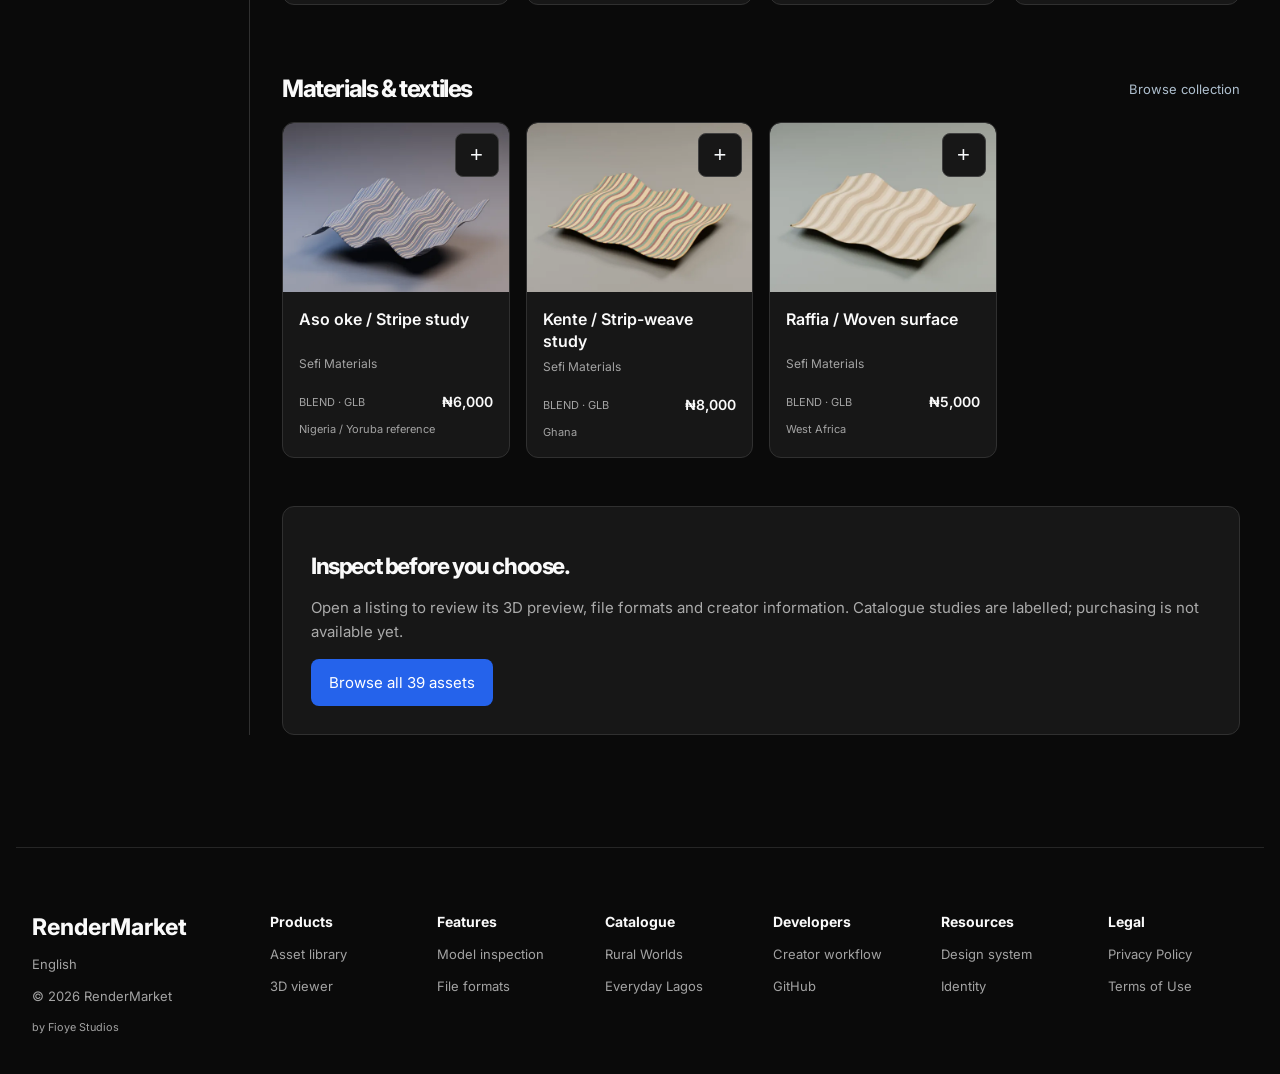
==== commit 5440c37a: "Remove header disclosure arrows" ====
--- a/index.html
+++ b/index.html
@@ -1,3 +1,3 @@
 <!doctype html>
-<html lang="en"><head><base href="./prototype/"><meta charset="UTF-8"><meta name="viewport" content="width=device-width,initial-scale=1"><title>RenderMarket  /  independent design prototype</title><link rel="icon" href="../assets/logo/logo-dark.svg"><link rel="stylesheet" href="style.css?v=20261121-menus1"><link rel="stylesheet" href="marketplace.css?v=20261121-menus1"><link rel="stylesheet" href="experience.css?v=20261121-menus1"><link rel="stylesheet" href="listing-layout.css?v=20261121-menus1"><link rel="stylesheet" href="site-theme.css?v=20261121-menus1"></head>
-<body><a class="skip" href="#artboard">Skip to prototype</a><header class="reviewbar"><a href="#home" class="reviewbrand">RM <span>Design prototype</span></a><nav aria-label="Review controls"><a href="#home">Buyer journey</a><a href="#register">Creator journey</a><a href="#foundations">Design system</a><a href="#brand">Identity</a><button id="size-toggle">Mobile view</button></nav><span class="status">Sample content · No transactions</span></header><main id="main"><div id="screen-title" class="sr-only" aria-live="polite"></div><div id="artboard" tabindex="-1"><section class="route-loading" role="status"><h1>Loading RenderMarket</h1><div class="route-skeleton"><span></span><span></span><span></span></div></section></div></main><div id="toast" role="status" aria-live="polite"></div><dialog id="menu-dialog"><h2>Where would you like to go?</h2><a href="#explore">Explore assets</a><a href="#creator">Meet a creator</a><a href="#saved">Saved assets</a><a href="#register">Creator studio</a><button id="close-menu">Close menu</button></dialog><script id="startup-guard">window.rmStartupReady=false;window.addEventListener('error',function(){if(window.rmStartupReady)return;var host=document.getElementById('artboard');if(host)host.innerHTML='<section class="route-loading" role="alert"><h1>The page could not start</h1><p>Please reload to retrieve the latest files.</p><button onclick="location.reload()">Reload page</button></section>';});</script><script src="catalogue.js?v=20261121-menus1" defer></script><script src="marketplace.js?v=20261121-menus1" defer></script><script src="app.js?v=20261121-menus1" defer></script><nav class="policy-links" aria-label="Policies"><a href="terms.html">Terms of Use</a><a href="privacy.html">Privacy Policy</a><a href="asset.html?id=sanctuary">Inspect a real 3D scene</a></nav><script src="experience.js?v=20261121-menus1" defer></script></body></html>
+<html lang="en"><head><base href="./prototype/"><meta charset="UTF-8"><meta name="viewport" content="width=device-width,initial-scale=1"><title>RenderMarket  /  independent design prototype</title><link rel="icon" href="../assets/logo/logo-dark.svg"><link rel="stylesheet" href="style.css?v=20261121-menus2"><link rel="stylesheet" href="marketplace.css?v=20261121-menus2"><link rel="stylesheet" href="experience.css?v=20261121-menus2"><link rel="stylesheet" href="listing-layout.css?v=20261121-menus2"><link rel="stylesheet" href="site-theme.css?v=20261121-menus2"></head>
+<body><a class="skip" href="#artboard">Skip to prototype</a><header class="reviewbar"><a href="#home" class="reviewbrand">RM <span>Design prototype</span></a><nav aria-label="Review controls"><a href="#home">Buyer journey</a><a href="#register">Creator journey</a><a href="#foundations">Design system</a><a href="#brand">Identity</a><button id="size-toggle">Mobile view</button></nav><span class="status">Sample content · No transactions</span></header><main id="main"><div id="screen-title" class="sr-only" aria-live="polite"></div><div id="artboard" tabindex="-1"><section class="route-loading" role="status"><h1>Loading RenderMarket</h1><div class="route-skeleton"><span></span><span></span><span></span></div></section></div></main><div id="toast" role="status" aria-live="polite"></div><dialog id="menu-dialog"><h2>Where would you like to go?</h2><a href="#explore">Explore assets</a><a href="#creator">Meet a creator</a><a href="#saved">Saved assets</a><a href="#register">Creator studio</a><button id="close-menu">Close menu</button></dialog><script id="startup-guard">window.rmStartupReady=false;window.addEventListener('error',function(){if(window.rmStartupReady)return;var host=document.getElementById('artboard');if(host)host.innerHTML='<section class="route-loading" role="alert"><h1>The page could not start</h1><p>Please reload to retrieve the latest files.</p><button onclick="location.reload()">Reload page</button></section>';});</script><script src="catalogue.js?v=20261121-menus2" defer></script><script src="marketplace.js?v=20261121-menus2" defer></script><script src="app.js?v=20261121-menus2" defer></script><nav class="policy-links" aria-label="Policies"><a href="terms.html">Terms of Use</a><a href="privacy.html">Privacy Policy</a><a href="asset.html?id=sanctuary">Inspect a real 3D scene</a></nav><script src="experience.js?v=20261121-menus2" defer></script></body></html>
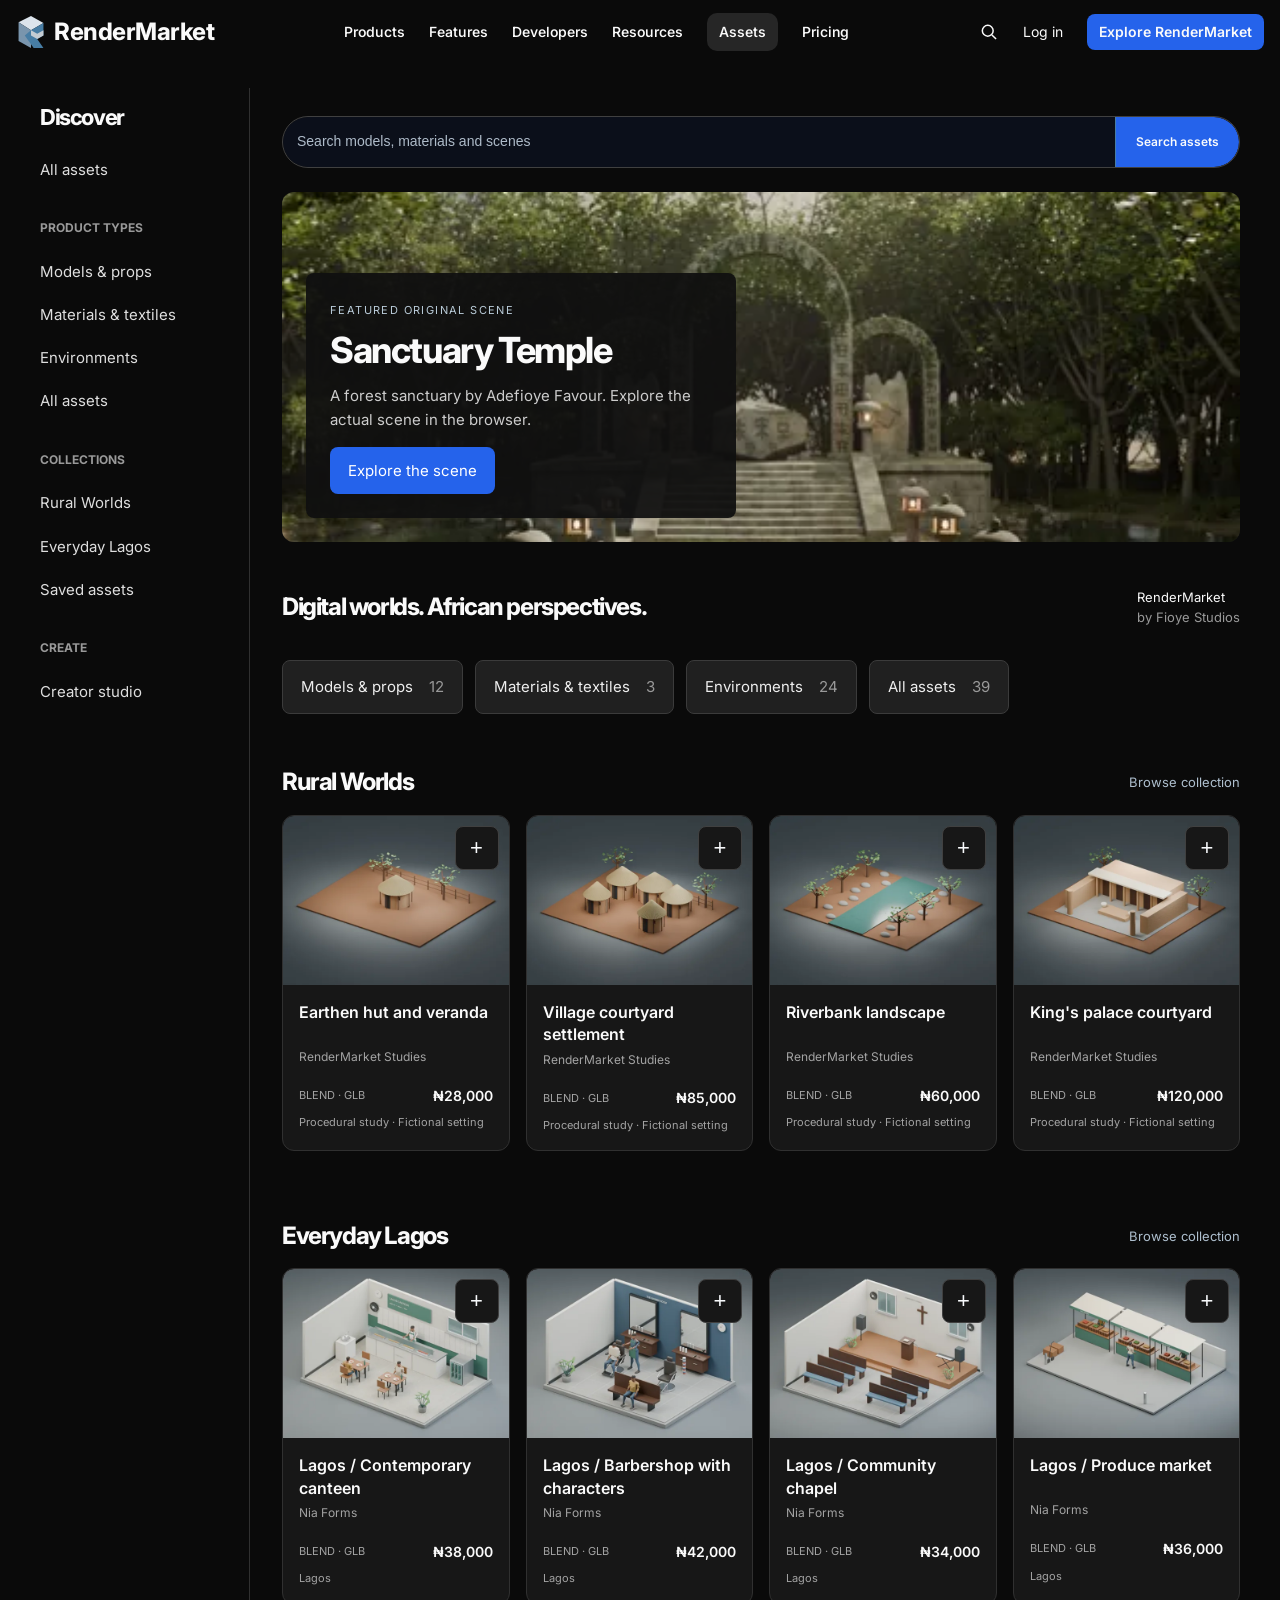
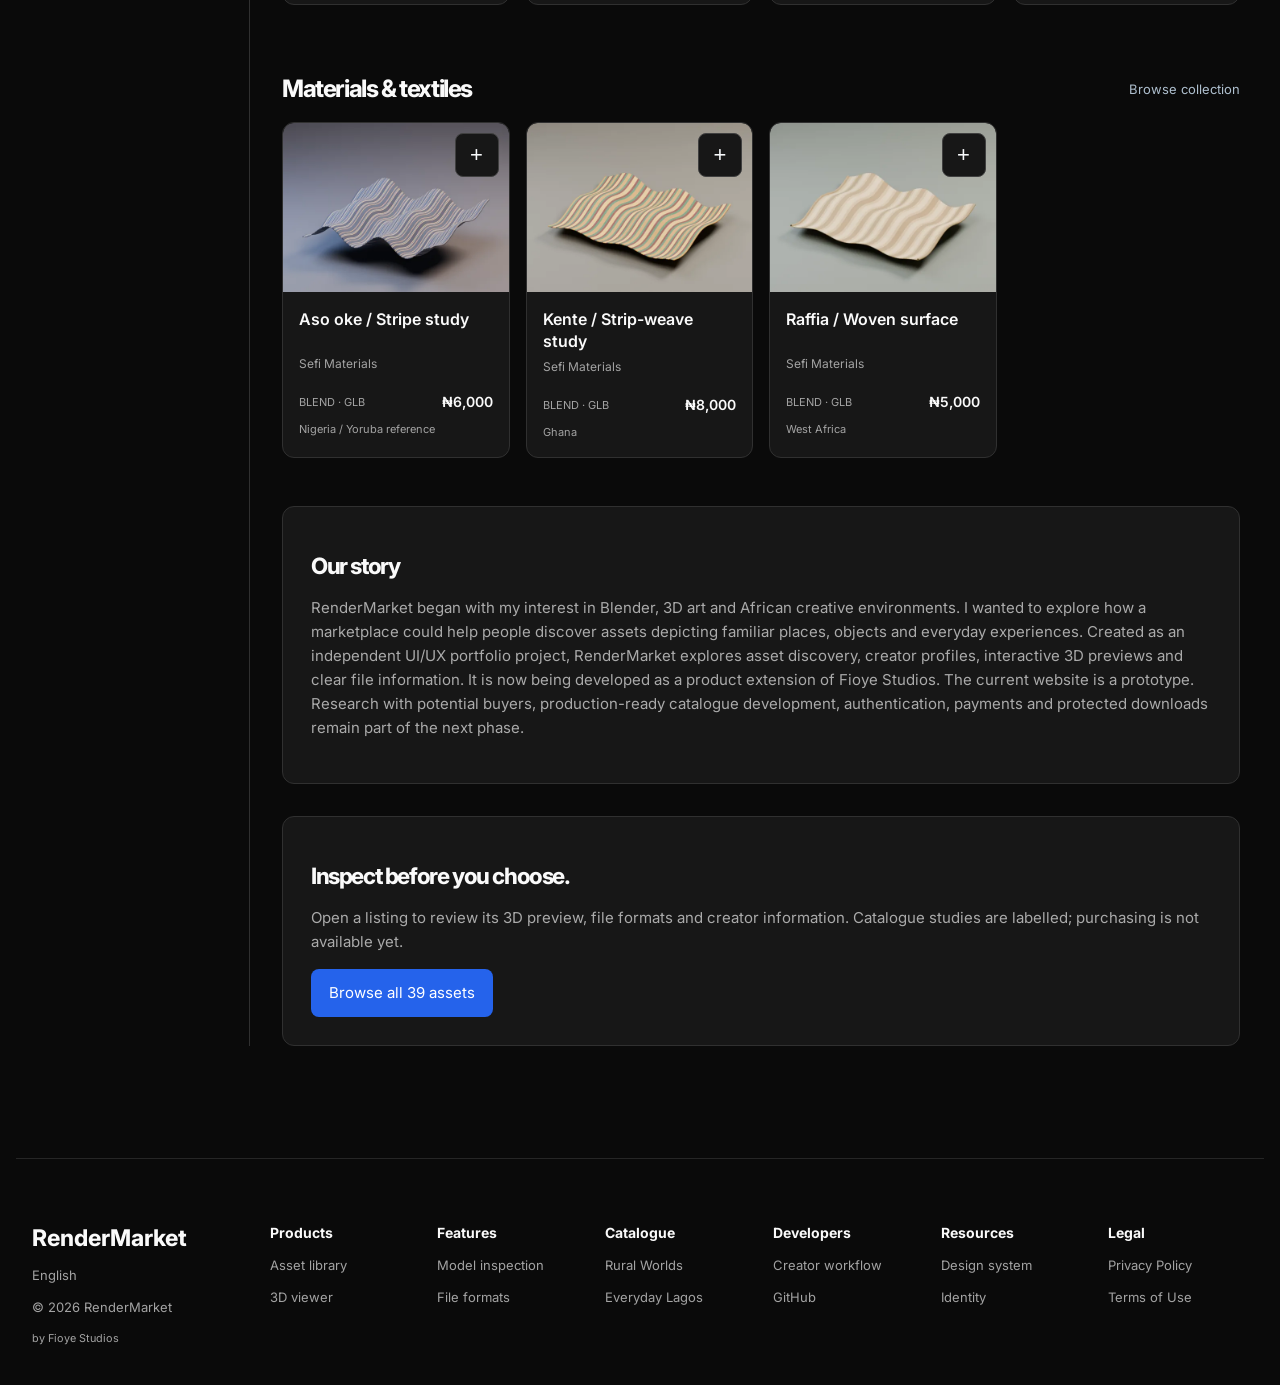
==== commit 95363e5e: "Add original project story and revised production specifications" ====
--- a/index.html
+++ b/index.html
@@ -1,3 +1,3 @@
 <!doctype html>
 <html lang="en"><head><base href="./prototype/"><meta charset="UTF-8"><meta name="viewport" content="width=device-width,initial-scale=1"><title>RenderMarket  /  independent design prototype</title><link rel="icon" href="../assets/logo/logo-dark.svg"><link rel="stylesheet" href="style.css?v=20261121-menus2"><link rel="stylesheet" href="marketplace.css?v=20261121-menus2"><link rel="stylesheet" href="experience.css?v=20261121-menus2"><link rel="stylesheet" href="listing-layout.css?v=20261121-menus2"><link rel="stylesheet" href="site-theme.css?v=20261121-menus2"></head>
-<body><a class="skip" href="#artboard">Skip to prototype</a><header class="reviewbar"><a href="#home" class="reviewbrand">RM <span>Design prototype</span></a><nav aria-label="Review controls"><a href="#home">Buyer journey</a><a href="#register">Creator journey</a><a href="#foundations">Design system</a><a href="#brand">Identity</a><button id="size-toggle">Mobile view</button></nav><span class="status">Sample content · No transactions</span></header><main id="main"><div id="screen-title" class="sr-only" aria-live="polite"></div><div id="artboard" tabindex="-1"><section class="route-loading" role="status"><h1>Loading RenderMarket</h1><div class="route-skeleton"><span></span><span></span><span></span></div></section></div></main><div id="toast" role="status" aria-live="polite"></div><dialog id="menu-dialog"><h2>Where would you like to go?</h2><a href="#explore">Explore assets</a><a href="#creator">Meet a creator</a><a href="#saved">Saved assets</a><a href="#register">Creator studio</a><button id="close-menu">Close menu</button></dialog><script id="startup-guard">window.rmStartupReady=false;window.addEventListener('error',function(){if(window.rmStartupReady)return;var host=document.getElementById('artboard');if(host)host.innerHTML='<section class="route-loading" role="alert"><h1>The page could not start</h1><p>Please reload to retrieve the latest files.</p><button onclick="location.reload()">Reload page</button></section>';});</script><script src="catalogue.js?v=20261121-menus2" defer></script><script src="marketplace.js?v=20261121-menus2" defer></script><script src="app.js?v=20261121-menus2" defer></script><nav class="policy-links" aria-label="Policies"><a href="terms.html">Terms of Use</a><a href="privacy.html">Privacy Policy</a><a href="asset.html?id=sanctuary">Inspect a real 3D scene</a></nav><script src="experience.js?v=20261121-menus2" defer></script></body></html>
+<body><a class="skip" href="#artboard">Skip to prototype</a><header class="reviewbar"><a href="#home" class="reviewbrand">RM <span>Design prototype</span></a><nav aria-label="Review controls"><a href="#home">Buyer journey</a><a href="#register">Creator journey</a><a href="#foundations">Design system</a><a href="#brand">Identity</a><button id="size-toggle">Mobile view</button></nav><span class="status">Sample content · No transactions</span></header><main id="main"><div id="screen-title" class="sr-only" aria-live="polite"></div><div id="artboard" class="native-artboard" tabindex="-1"><div class="m-shell"><header class="wc-header"><a class="wc-wordmark" href="#home"><svg viewBox="0 0 32 36" aria-hidden="true"><path fill="#dce4ec" d="M2 7 16 0l14 8-14 8Z"/><path fill="#7995ad" d="m2 7 14 9v20L2 28Z"/><path fill="#477da4" d="m16 16 14-8v14l-7 4 7 10H19L9 22Z"/><path fill="#c4ccd3" d="m16 16 7 4 7-4v6l-7 4-7-4Z"/></svg><span>RenderMarket</span></a><nav aria-label="Main navigation"><details><summary>Products</summary><div><a href="#explore">Asset catalogue</a><a href="asset.html?id=sanctuary">3D viewer</a></div></details><details><summary>Features</summary><div><a href="asset.html?id=sanctuary#technical">Model inspection</a><a href="asset.html?id=sanctuary#files">File formats</a></div></details><details><summary>Developers</summary><div><a href="#register">Creator workflow</a><a href="https://github.com/Fioye3D/render-market">Source code</a></div></details><details><summary>Resources</summary><div><a href="terms.html">Terms of Use</a><a href="privacy.html">Privacy Policy</a></div></details><a class="wc-current" href="#explore">Assets</a><a href="#explore">Pricing</a></nav><a class="wc-search-link" href="#explore" aria-label="Search catalogue"><svg viewBox="0 0 24 24" width="20" height="20" fill="none" stroke="currentColor" stroke-width="1.8"><circle cx="10.5" cy="10.5" r="6.5"/><path d="m15.5 15.5 5 5"/></svg></a><a class="wc-login" href="#register" title="Account workflow demonstration; authentication is not connected">Log in</a><a class="wc-get" href="#explore">Explore RenderMarket</a></header><div class="m-main"><div class="discover-layout"><aside class="discover-nav" aria-label="Browse assets"><h2>Discover</h2><a href="#explore">All assets</a><h3>Product types</h3><button data-category="3D models">Models & props</button><button data-category="Materials">Materials & textiles</button><button data-category="Environments">Environments</button><button data-category="All assets">All assets</button><h3>Collections</h3><a href="#explore?search=rural%20worlds">Rural Worlds</a><a href="#explore?search=lagos%20everyday">Everyday Lagos</a><a href="#saved">Saved assets</a><h3>Create</h3><a href="#register">Creator studio</a></aside><div class="discover-main"><div class="discover-search"><form class="m-search m-search-hero" role="search"><input class="m-search-field" aria-label="Search all assets" value="" placeholder="Search models, materials and scenes" autocomplete="off"><button aria-label="Search library">Search assets</button></form></div><section class="discover-feature"><img src="../assets/previews/sanctuary-temple-480.webp" width="480" height="270" fetchpriority="high" alt="Sanctuary Temple forest environment"><div><span>FEATURED ORIGINAL SCENE</span><h1>Sanctuary Temple</h1><p>A forest sanctuary by Adefioye Favour. Explore the actual scene in the browser.</p><a href="asset.html?id=sanctuary">Explore the scene</a></div></section><div class="discover-intro"><h2>Digital worlds. African perspectives.</h2><p>RenderMarket <span>by Fioye Studios</span></p></div><nav class="discover-types" aria-label="Asset types"><button data-category="3D models">Models & props <span>12</span></button><button data-category="Materials">Materials & textiles <span>3</span></button><button data-category="Environments">Environments <span>24</span></button><button data-category="All assets">All assets <span>39</span></button></nav><section class="discover-shelf"><div class="discover-section-title"><h2>Rural Worlds</h2><a href="#explore?search=Rural%20Worlds">Browse collection</a></div><div class="discover-row"><article class="m-card"><div class="m-card-preview"><a href="asset.html?id=rural-hut" aria-label="View Earthen hut and veranda"><img loading="eager" decoding="async" width="560" height="420" src="../assets/thumbnails/rural-hut.webp" alt="Earthen hut and veranda"></a><button class="m-save" data-save="rural-hut" aria-label="Save Earthen hut and veranda" aria-pressed="false">+</button></div><div class="m-card-info"><a class="m-card-title" href="asset.html?id=rural-hut">Earthen hut and veranda</a><a class="m-card-creator" href="#creator:owner">RenderMarket Studies <span>↗</span></a><div class="m-card-meta"><span>BLEND · GLB</span><strong>₦28,000</strong></div><div class="m-card-place">Procedural study · Fictional setting</div></div></article><article class="m-card"><div class="m-card-preview"><a href="asset.html?id=rural-village" aria-label="View Village courtyard settlement"><img loading="eager" decoding="async" width="560" height="420" src="../assets/thumbnails/rural-village.webp" alt="Village courtyard settlement"></a><button class="m-save" data-save="rural-village" aria-label="Save Village courtyard settlement" aria-pressed="false">+</button></div><div class="m-card-info"><a class="m-card-title" href="asset.html?id=rural-village">Village courtyard settlement</a><a class="m-card-creator" href="#creator:owner">RenderMarket Studies <span>↗</span></a><div class="m-card-meta"><span>BLEND · GLB</span><strong>₦85,000</strong></div><div class="m-card-place">Procedural study · Fictional setting</div></div></article><article class="m-card"><div class="m-card-preview"><a href="asset.html?id=river-landscape" aria-label="View Riverbank landscape"><img loading="eager" decoding="async" width="560" height="420" src="../assets/thumbnails/river-landscape.webp" alt="Riverbank landscape"></a><button class="m-save" data-save="river-landscape" aria-label="Save Riverbank landscape" aria-pressed="false">+</button></div><div class="m-card-info"><a class="m-card-title" href="asset.html?id=river-landscape">Riverbank landscape</a><a class="m-card-creator" href="#creator:owner">RenderMarket Studies <span>↗</span></a><div class="m-card-meta"><span>BLEND · GLB</span><strong>₦60,000</strong></div><div class="m-card-place">Procedural study · Fictional setting</div></div></article><article class="m-card"><div class="m-card-preview"><a href="asset.html?id=royal-courtyard" aria-label="View King&#39;s palace courtyard"><img loading="eager" decoding="async" width="560" height="420" src="../assets/thumbnails/royal-courtyard.webp" alt="King&#39;s palace courtyard"></a><button class="m-save" data-save="royal-courtyard" aria-label="Save King&#39;s palace courtyard" aria-pressed="false">+</button></div><div class="m-card-info"><a class="m-card-title" href="asset.html?id=royal-courtyard">King&#39;s palace courtyard</a><a class="m-card-creator" href="#creator:owner">RenderMarket Studies <span>↗</span></a><div class="m-card-meta"><span>BLEND · GLB</span><strong>₦120,000</strong></div><div class="m-card-place">Procedural study · Fictional setting</div></div></article><article class="m-card"><div class="m-card-preview"><a href="asset.html?id=yam-farm" aria-label="View Yam farm with climbing vines"><img loading="eager" decoding="async" width="560" height="420" src="../assets/thumbnails/yam-farm.webp" alt="Yam farm with climbing vines"></a><button class="m-save" data-save="yam-farm" aria-label="Save Yam farm with climbing vines" aria-pressed="false">+</button></div><div class="m-card-info"><a class="m-card-title" href="asset.html?id=yam-farm">Yam farm with climbing vines</a><a class="m-card-creator" href="#creator:owner">RenderMarket Studies <span>↗</span></a><div class="m-card-meta"><span>BLEND · GLB</span><strong>₦45,000</strong></div><div class="m-card-place">Procedural study · Fictional setting</div></div></article><article class="m-card"><div class="m-card-preview"><a href="asset.html?id=cocoa-farm" aria-label="View Cocoa plantation study"><img loading="eager" decoding="async" width="560" height="420" src="../assets/thumbnails/cocoa-farm.webp" alt="Cocoa plantation study"></a><button class="m-save" data-save="cocoa-farm" aria-label="Save Cocoa plantation study" aria-pressed="false">+</button></div><div class="m-card-info"><a class="m-card-title" href="asset.html?id=cocoa-farm">Cocoa plantation study</a><a class="m-card-creator" href="#creator:owner">RenderMarket Studies <span>↗</span></a><div class="m-card-meta"><span>BLEND · GLB</span><strong>₦65,000</strong></div><div class="m-card-place">Procedural study · Fictional setting</div></div></article><article class="m-card"><div class="m-card-preview"><a href="asset.html?id=maize-farm" aria-label="View Maize farm and field shelter"><img loading="eager" decoding="async" width="560" height="420" src="../assets/thumbnails/maize-farm.webp" alt="Maize farm and field shelter"></a><button class="m-save" data-save="maize-farm" aria-label="Save Maize farm and field shelter" aria-pressed="false">+</button></div><div class="m-card-info"><a class="m-card-title" href="asset.html?id=maize-farm">Maize farm and field shelter</a><a class="m-card-creator" href="#creator:owner">RenderMarket Studies <span>↗</span></a><div class="m-card-meta"><span>BLEND · GLB</span><strong>₦45,000</strong></div><div class="m-card-place">Procedural study · Fictional setting</div></div></article><article class="m-card"><div class="m-card-preview"><a href="asset.html?id=mixed-farm" aria-label="View Mixed crop farm"><img loading="eager" decoding="async" width="560" height="420" src="../assets/thumbnails/mixed-farm.webp" alt="Mixed crop farm"></a><button class="m-save" data-save="mixed-farm" aria-label="Save Mixed crop farm" aria-pressed="false">+</button></div><div class="m-card-info"><a class="m-card-title" href="asset.html?id=mixed-farm">Mixed crop farm</a><a class="m-card-creator" href="#creator:owner">RenderMarket Studies <span>↗</span></a><div class="m-card-meta"><span>BLEND · GLB</span><strong>₦65,000</strong></div><div class="m-card-place">Procedural study · Fictional setting</div></div></article></div></section><section class="discover-shelf"><div class="discover-section-title"><h2>Everyday Lagos</h2><a href="#explore?search=Everyday%20Lagos">Browse collection</a></div><div class="discover-row"><article class="m-card"><div class="m-card-preview"><a href="asset.html?id=canteen" aria-label="View Lagos / Contemporary canteen"><img loading="lazy" decoding="async" width="560" height="420" src="../assets/thumbnails/lagos-canteen.webp" alt="Lagos / Contemporary canteen"></a><button class="m-save" data-save="canteen" aria-label="Save Lagos / Contemporary canteen" aria-pressed="false">+</button></div><div class="m-card-info"><a class="m-card-title" href="asset.html?id=canteen">Lagos / Contemporary canteen</a><a class="m-card-creator" href="#creator">Nia Forms <span>↗</span></a><div class="m-card-meta"><span>BLEND · GLB</span><strong>₦38,000</strong></div><div class="m-card-place">Lagos</div></div></article><article class="m-card"><div class="m-card-preview"><a href="asset.html?id=barbershop" aria-label="View Lagos / Barbershop with characters"><img loading="lazy" decoding="async" width="560" height="420" src="../assets/thumbnails/lagos-barbershop.webp" alt="Lagos / Barbershop with characters"></a><button class="m-save" data-save="barbershop" aria-label="Save Lagos / Barbershop with characters" aria-pressed="false">+</button></div><div class="m-card-info"><a class="m-card-title" href="asset.html?id=barbershop">Lagos / Barbershop with characters</a><a class="m-card-creator" href="#creator">Nia Forms <span>↗</span></a><div class="m-card-meta"><span>BLEND · GLB</span><strong>₦42,000</strong></div><div class="m-card-place">Lagos</div></div></article><article class="m-card"><div class="m-card-preview"><a href="asset.html?id=church" aria-label="View Lagos / Community chapel"><img loading="lazy" decoding="async" width="560" height="420" src="../assets/thumbnails/lagos-church.webp" alt="Lagos / Community chapel"></a><button class="m-save" data-save="church" aria-label="Save Lagos / Community chapel" aria-pressed="false">+</button></div><div class="m-card-info"><a class="m-card-title" href="asset.html?id=church">Lagos / Community chapel</a><a class="m-card-creator" href="#creator">Nia Forms <span>↗</span></a><div class="m-card-meta"><span>BLEND · GLB</span><strong>₦34,000</strong></div><div class="m-card-place">Lagos</div></div></article><article class="m-card"><div class="m-card-preview"><a href="asset.html?id=market" aria-label="View Lagos / Produce market"><img loading="lazy" decoding="async" width="560" height="420" src="../assets/thumbnails/lagos-produce-market.webp" alt="Lagos / Produce market"></a><button class="m-save" data-save="market" aria-label="Save Lagos / Produce market" aria-pressed="false">+</button></div><div class="m-card-info"><a class="m-card-title" href="asset.html?id=market">Lagos / Produce market</a><a class="m-card-creator" href="#creator">Nia Forms <span>↗</span></a><div class="m-card-meta"><span>BLEND · GLB</span><strong>₦36,000</strong></div><div class="m-card-place">Lagos</div></div></article><article class="m-card"><div class="m-card-preview"><a href="asset.html?id=football" aria-label="View Lagos / Neighbourhood football pitch"><img loading="lazy" decoding="async" width="560" height="420" src="../assets/thumbnails/lagos-football-field.webp" alt="Lagos / Neighbourhood football pitch"></a><button class="m-save" data-save="football" aria-label="Save Lagos / Neighbourhood football pitch" aria-pressed="false">+</button></div><div class="m-card-info"><a class="m-card-title" href="asset.html?id=football">Lagos / Neighbourhood football pitch</a><a class="m-card-creator" href="#creator">Nia Forms <span>↗</span></a><div class="m-card-meta"><span>BLEND · GLB</span><strong>₦26,000</strong></div><div class="m-card-place">Lagos</div></div></article><article class="m-card"><div class="m-card-preview"><a href="asset.html?id=school" aria-label="View Lagos / Community school courtyard"><img loading="lazy" decoding="async" width="560" height="420" src="../assets/thumbnails/lagos-school.webp" alt="Lagos / Community school courtyard"></a><button class="m-save" data-save="school" aria-label="Save Lagos / Community school courtyard" aria-pressed="false">+</button></div><div class="m-card-info"><a class="m-card-title" href="asset.html?id=school">Lagos / Community school courtyard</a><a class="m-card-creator" href="#creator">Nia Forms <span>↗</span></a><div class="m-card-meta"><span>BLEND · GLB</span><strong>₦32,000</strong></div><div class="m-card-place">Lagos</div></div></article><article class="m-card"><div class="m-card-preview"><a href="asset.html?id=classroom" aria-label="View Lagos / Classroom interior"><img loading="lazy" decoding="async" width="560" height="420" src="../assets/thumbnails/lagos-classroom.webp" alt="Lagos / Classroom interior"></a><button class="m-save" data-save="classroom" aria-label="Save Lagos / Classroom interior" aria-pressed="false">+</button></div><div class="m-card-info"><a class="m-card-title" href="asset.html?id=classroom">Lagos / Classroom interior</a><a class="m-card-creator" href="#creator">Nia Forms <span>↗</span></a><div class="m-card-meta"><span>BLEND · GLB</span><strong>₦28,000</strong></div><div class="m-card-place">Lagos</div></div></article><article class="m-card"><div class="m-card-preview"><a href="asset.html?id=suya" aria-label="View Lagos / Evening suya spot"><img loading="lazy" decoding="async" width="560" height="420" src="../assets/thumbnails/lagos-suya-spot.webp" alt="Lagos / Evening suya spot"></a><button class="m-save" data-save="suya" aria-label="Save Lagos / Evening suya spot" aria-pressed="false">+</button></div><div class="m-card-info"><a class="m-card-title" href="asset.html?id=suya">Lagos / Evening suya spot</a><a class="m-card-creator" href="#creator">Nia Forms <span>↗</span></a><div class="m-card-meta"><span>BLEND · GLB</span><strong>₦24,000</strong></div><div class="m-card-place">Lagos</div></div></article></div></section><section class="discover-shelf"><div class="discover-section-title"><h2>Materials & textiles</h2><a href="#explore?search=">Browse collection</a></div><div class="discover-row"><article class="m-card"><div class="m-card-preview"><a href="asset.html?id=kora" aria-label="View Aso oke / Stripe study"><img loading="lazy" decoding="async" width="560" height="420" src="../assets/thumbnails/aso-oke-stripes.webp" alt="Aso oke / Stripe study"></a><button class="m-save" data-save="kora" aria-label="Save Aso oke / Stripe study" aria-pressed="false">+</button></div><div class="m-card-info"><a class="m-card-title" href="asset.html?id=kora">Aso oke / Stripe study</a><a class="m-card-creator" href="#creator:sefi">Sefi Materials <span>↗</span></a><div class="m-card-meta"><span>BLEND · GLB</span><strong>₦6,000</strong></div><div class="m-card-place">Nigeria / Yoruba reference</div></div></article><article class="m-card"><div class="m-card-preview"><a href="asset.html?id=kente" aria-label="View Kente / Strip-weave study"><img loading="lazy" decoding="async" width="560" height="420" src="../assets/thumbnails/kente-strip-study.webp" alt="Kente / Strip-weave study"></a><button class="m-save" data-save="kente" aria-label="Save Kente / Strip-weave study" aria-pressed="false">+</button></div><div class="m-card-info"><a class="m-card-title" href="asset.html?id=kente">Kente / Strip-weave study</a><a class="m-card-creator" href="#creator:sefi">Sefi Materials <span>↗</span></a><div class="m-card-meta"><span>BLEND · GLB</span><strong>₦8,000</strong></div><div class="m-card-place">Ghana</div></div></article><article class="m-card"><div class="m-card-preview"><a href="asset.html?id=mat" aria-label="View Raffia / Woven surface"><img loading="lazy" decoding="async" width="560" height="420" src="../assets/thumbnails/woven-mat.webp" alt="Raffia / Woven surface"></a><button class="m-save" data-save="mat" aria-label="Save Raffia / Woven surface" aria-pressed="false">+</button></div><div class="m-card-info"><a class="m-card-title" href="asset.html?id=mat">Raffia / Woven surface</a><a class="m-card-creator" href="#creator:sefi">Sefi Materials <span>↗</span></a><div class="m-card-meta"><span>BLEND · GLB</span><strong>₦5,000</strong></div><div class="m-card-place">West Africa</div></div></article></div></section><section class="discover-note"><h2>Our story</h2><p>RenderMarket began with my interest in Blender, 3D art and African creative environments. I wanted to explore how a marketplace could help people discover assets depicting familiar places, objects and everyday experiences. Created as an independent UI/UX portfolio project, RenderMarket explores asset discovery, creator profiles, interactive 3D previews and clear file information. It is now being developed as a product extension of Fioye Studios. The current website is a prototype. Research with potential buyers, production-ready catalogue development, authentication, payments and protected downloads remain part of the next phase.</p></section><section class="discover-note"><h2>Inspect before you choose.</h2><p>Open a listing to review its 3D preview, file formats and creator information. Catalogue studies are labelled; purchasing is not available yet.</p><a href="#explore">Browse all 39 assets</a></section></div></div><footer class="wc-footer"><div class="wc-footer-brand"><a href="#home">RenderMarket</a><p>English</p><p>© 2026 RenderMarket</p><small>by Fioye Studios</small></div><div><strong>Products</strong><a href="#explore">Asset library</a><a href="asset.html?id=sanctuary">3D viewer</a></div><div><strong>Features</strong><a href="asset.html?id=sanctuary#technical">Model inspection</a><a href="asset.html?id=sanctuary#files">File formats</a></div><div><strong>Catalogue</strong><a href="#explore?search=rural%20worlds">Rural Worlds</a><a href="#explore?search=lagos%20everyday">Everyday Lagos</a></div><div><strong>Developers</strong><a href="#register">Creator workflow</a><a href="https://github.com/Fioye3D/render-market">GitHub</a></div><div><strong>Resources</strong><a href="#foundations">Design system</a><a href="#brand">Identity</a></div><div><strong>Legal</strong><a href="privacy.html">Privacy Policy</a><a href="terms.html">Terms of Use</a></div></footer></div><nav class="m-mobile-nav" aria-label="Mobile navigation"><a href="#home" aria-current="page">Home</a><a href="#explore" >Explore</a><a href="#saved">Saved 0</a><a href="#register">Creator studio</a></nav></div></div></main><div id="toast" role="status" aria-live="polite"></div><dialog id="menu-dialog"><h2>Where would you like to go?</h2><a href="#explore">Explore assets</a><a href="#creator">Meet a creator</a><a href="#saved">Saved assets</a><a href="#register">Creator studio</a><button id="close-menu">Close menu</button></dialog><script id="startup-guard">window.rmStartupReady=false;window.addEventListener('error',function(){if(window.rmStartupReady)return;var host=document.getElementById('artboard');if(host)host.innerHTML='<section class="route-loading" role="alert"><h1>The page could not start</h1><p>Please reload to retrieve the latest files.</p><button onclick="location.reload()">Reload page</button></section>';});</script><nav class="policy-links" aria-label="Policies"><a href="terms.html">Terms of Use</a><a href="privacy.html">Privacy Policy</a><a href="asset.html?id=sanctuary">Inspect a real 3D scene</a></nav><script src="experience.js?v=20261121-menus2" defer></script><script src="startup.js?v=20261122-story1" defer></script></body></html>
